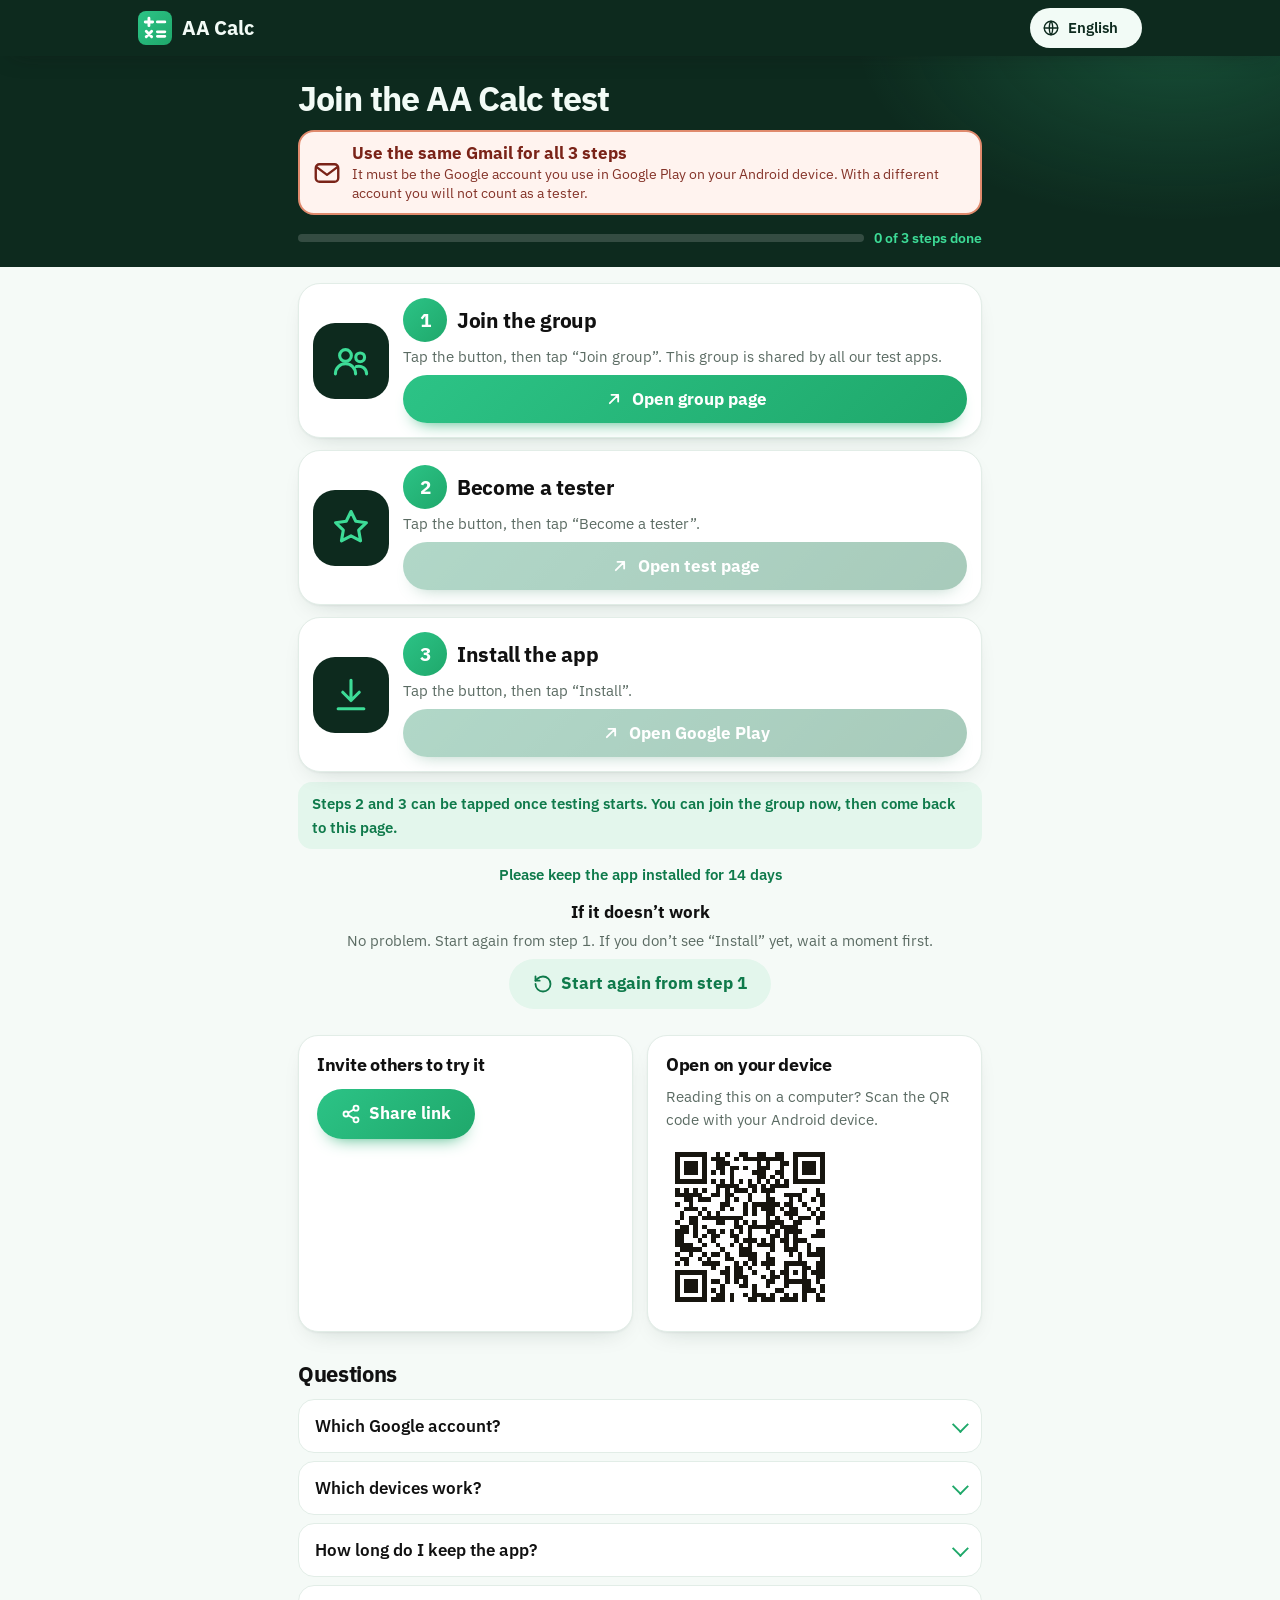
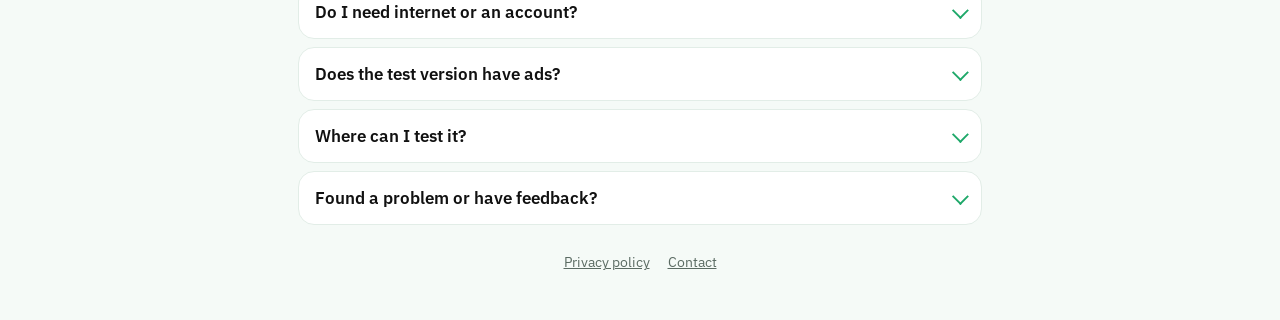
==== docs/join.html @ f70c4721 "AA Calc site: intro, tester join, privacy (5 languages), app version file, tests" ====
<!doctype html>
<html lang="en" data-lang="en">
<head>
<meta charset="utf-8">
<meta name="viewport" content="width=device-width, initial-scale=1, viewport-fit=cover">
<title>Join the AA Calc Android test yourself in 3 steps</title>
<meta name="description" content="AA Calc is an offline calculator with a unit converter and a currency converter. Join the closed test on Android in 3 easy steps and install from Google Play. Testers from every country are welcome.">
<meta name="robots" content="index, follow">
<meta name="theme-color" content="#0d2a1e">
<meta name="color-scheme" content="light dark">
<link rel="canonical" href="https://motoraathailand.github.io/aacalc-site/join.html">
<meta property="og:type" content="website"><meta property="og:site_name" content="AA Calc">
<meta property="og:title" content="Join the AA Calc Android test yourself in 3 steps"><meta property="og:description" content="AA Calc is an offline calculator with a unit converter and a currency converter. Join the closed test on Android in 3 easy steps and install from Google Play. Testers from every country are welcome."><meta property="og:url" content="https://motoraathailand.github.io/aacalc-site/join.html"><meta property="og:image" content="https://motoraathailand.github.io/aacalc-site/assets/img/og.jpg">
<meta name="twitter:card" content="summary_large_image"><meta name="twitter:title" content="Join the AA Calc Android test yourself in 3 steps"><meta name="twitter:description" content="AA Calc is an offline calculator with a unit converter and a currency converter. Join the closed test on Android in 3 easy steps and install from Google Play. Testers from every country are welcome."><meta name="twitter:image" content="https://motoraathailand.github.io/aacalc-site/assets/img/og.jpg">
<link rel="icon" href="assets/icon.svg" type="image/svg+xml"><link rel="apple-touch-icon" href="assets/img/apple-touch-icon.png">
<script>/* language first: ?lang= > saved choice > browser language (th/en/ko/zh/hi by primary subtag) > English */
(function(){var L=['th','en','ko','zh','hi'],l='en',x=0,d=document.documentElement;try{var m=/[?&]lang=(\w\w)/.exec(location.search),s=localStorage.getItem('aacalc.site.lang'),a=navigator.languages&&navigator.languages.length?navigator.languages:[navigator.language],p='';if(m&&L.indexOf(m[1])>-1){l=m[1];x=1}else if(L.indexOf(s)>-1){l=s;x=1}else for(var i=0;i<a.length;i++){p=String(a[i]||'').toLowerCase().split(/[-_]/)[0];if(L.indexOf(p)>-1){l=p;break}}}catch(e){}window.__L=l;window.__LX=x;d.lang=l==='zh'?'zh-Hans':l;d.setAttribute('data-lang',l);if(l!=='en'){d.className+=' lw';setTimeout(function(){d.className=d.className.replace(/\blw\b/,'')},1500)}})();</script>
<link rel="stylesheet" href="assets/motion.css">
<link rel="stylesheet" href="assets/site.css">
</head>
<body data-page="join" data-lang-root>
<header class="hd"><div class="hd-in"><a class="logo" href="index.html" data-int aria-label="AA Calc"><svg viewBox="0 0 64 64" aria-hidden="true"><defs><linearGradient id="lg" x1="0" y1="0" x2="1" y2="1"><stop offset="0" stop-color="#2cc386"/><stop offset="1" stop-color="#1fa86b"/></linearGradient></defs><rect width="64" height="64" rx="15" fill="url(#lg)"/><g stroke="#fff" stroke-width="5.400" stroke-linecap="round" fill="none"><path d="M20.600 13.600v14M13.600 20.600h14M36.500 20.500h14M15.500 38.300l10.200 10.200M25.700 38.300L15.500 48.500M36.500 39.200h14M36.500 47.700h14"/></g></svg><span>AA Calc</span></a><label class="lang"><svg viewBox="0 0 24 24" width="18" height="18" fill="none" stroke="currentColor" stroke-width="1.8" stroke-linecap="round" aria-hidden="true"><circle cx="12" cy="12" r="9"/><path d="M3 12h18M12 3c3 3.200 3 14.800 0 18M12 3c-3 3.200-3 14.800 0 18"/></svg><select id="lang" data-aria="langLabel" aria-label="Language"><option value="th">ไทย</option><option value="en" selected>English</option><option value="ko">한국어</option><option value="zh">简体中文</option><option value="hi">हिन्दी</option></select></label></div></header>
<main id="main">
<section class="jhero"><div class="wrap narrow">
  <h1 data-t="h1">Join the AA Calc test</h1>
  <div class="gmail" role="note"><svg viewBox="0 0 24 24" aria-hidden="true"><rect x="3" y="5" width="18" height="14" rx="3"/><path d="M4 7.500l8 6 8-6"/></svg><div><b data-t="gm">Use the same Gmail for all 3 steps</b><span data-t="gmD">It must be the Google account you use in Google Play on your Android device. With a different account you will not count as a tester.</span></div></div>
  <div class="iab" id="iab" role="alert" hidden><svg viewBox="0 0 24 24" aria-hidden="true"><circle cx="12" cy="12" r="9"/><path d="M12 7.500v5M12 16h.01"/></svg><div><b data-t="iabT">Open this page in Chrome first</b><span data-t="iabD">You are in an in-app browser (Facebook, LINE, Instagram…). Google Groups and Google Play often fail there. Tap the button, or tap the three dots and choose “Open in Chrome”.</span><div class="iabrow"><a class="btn" id="iabOpen" href="#" data-t="iabB">Open in Chrome</a><button type="button" class="btn ghost" id="iabCopy" data-t="iabC">Copy link</button></div><small id="iabNote" aria-live="polite"></small></div></div>
  <div class="prog"><div class="bar" aria-hidden="true"><i id="barFill"></i></div><p id="progTxt" aria-live="polite"></p></div>
</div></section>
<section class="wrap narrow steps" id="steps">
  <ol class="cards" data-stagger>
    <li class="step" id="c1" data-step="1">
      <div class="pic" aria-hidden="true"><svg viewBox="0 0 24 24" focusable="false"><circle cx="9" cy="9" r="3.200"/><circle cx="17" cy="10" r="2.400"/><path d="M3.500 19c0-3.300 2.500-5.500 5.500-5.500s5.500 2.200 5.500 5.500M15 15c3-.6 5.500 1 5.500 4"/></svg></div>
      <div class="body">
        <div class="head"><button class="num" type="button" data-press data-chk="1"><span>1</span><svg viewBox="0 0 24 24" aria-hidden="true"><path d="M5 12.500l4.500 4.500L19 7.500"/></svg></button><h2 data-t="s1t">Join the group</h2></div>
        <p data-t="s1d" class="desc">Tap the button, then tap “Join group”. This group is shared by all our test apps.</p>
        <a class="btn" data-press data-ripple data-go="1" href="https://groups.google.com/g/motoraa-testers" target="_blank" rel="noopener"><svg viewBox="0 0 24 24" aria-hidden="true"><path d="M7 17L17 7M9 7h8v8"/></svg><span data-t="s1b">Open group page</span></a>
      </div>
    </li>
    <li class="step" id="c2" data-step="2" data-locked>
      <div class="pic" aria-hidden="true"><svg viewBox="0 0 24 24" focusable="false"><path d="M12 3l2.600 5.300 5.800.8-4.200 4.100 1 5.800L12 16.300 6.800 19l1-5.800L3.600 9.100l5.800-.8z"/></svg></div>
      <div class="body">
        <div class="head"><button class="num" type="button" data-press data-chk="2"><span>2</span><svg viewBox="0 0 24 24" aria-hidden="true"><path d="M5 12.500l4.500 4.500L19 7.500"/></svg></button><h2 data-t="s2t">Become a tester</h2></div>
        <p data-t="s2d" class="desc">Tap the button, then tap “Become a tester”.</p>
        <a class="btn" data-press data-ripple data-go="2" href="https://play.google.com/apps/testing/com.motoraa.aacalc" target="_blank" rel="noopener" aria-disabled="true"><svg viewBox="0 0 24 24" aria-hidden="true"><path d="M7 17L17 7M9 7h8v8"/></svg><span data-t="s2b">Open test page</span></a>
      </div>
    </li>
    <li class="step" id="c3" data-step="3" data-locked>
      <div class="pic" aria-hidden="true"><svg viewBox="0 0 24 24" focusable="false"><path d="M12 4v11M7.500 10.500L12 15l4.500-4.500M5 19.500h14"/></svg></div>
      <div class="body">
        <div class="head"><button class="num" type="button" data-press data-chk="3"><span>3</span><svg viewBox="0 0 24 24" aria-hidden="true"><path d="M5 12.500l4.500 4.500L19 7.500"/></svg></button><h2 data-t="s3t">Install the app</h2></div>
        <p data-t="s3d" class="desc">Tap the button, then tap “Install”.</p>
        <a class="btn" data-press data-ripple data-go="3" href="https://play.google.com/store/apps/details?id=com.motoraa.aacalc" target="_blank" rel="noopener" aria-disabled="true"><svg viewBox="0 0 24 24" aria-hidden="true"><path d="M7 17L17 7M9 7h8v8"/></svg><span data-t="s3b">Open Google Play</span></a>
      </div>
    </li>
  </ol>
  <p class="pend" id="pend" role="note" data-t="pend">Steps 2 and 3 can be tapped once testing starts. You can join the group now, then come back to this page.</p>
  <p class="remind" data-t="remH">Please keep the app installed for 14 days</p>
  <div class="all" id="all" hidden role="status"><svg viewBox="0 0 24 24" aria-hidden="true"><path d="M5 12.500l4.500 4.500L19 7.500"/></svg><div><b data-t="allT">All done — thank you!</b><p data-t="allD">Open the AA Calc app on your device and try it.</p></div></div>
  <div class="retry"><b data-t="retryH">If it doesn’t work</b><p class="desc" data-t="retryD">No problem. Start again from step 1. If you don’t see “Install” yet, wait a moment first.</p><button class="btn soft" id="reset" type="button" data-press><svg viewBox="0 0 24 24" aria-hidden="true"><path d="M3 12a9 9 0 1 0 9-9 9.75 9.75 0 0 0-6.74 2.74L3 8"/><path d="M3 3v5h5"/></svg><span data-t="retryB">Start again from step 1</span></button></div>
  <div class="two">
    <div class="panel"><h2 data-t="shareH">Invite others to try it</h2><div class="row"><button class="btn" id="share" type="button" data-press data-ripple><svg viewBox="0 0 24 24" aria-hidden="true"><circle cx="18" cy="5" r="3"/><circle cx="6" cy="12" r="3"/><circle cx="18" cy="19" r="3"/><line x1="8.59" x2="15.42" y1="13.51" y2="17.49"/><line x1="15.41" x2="8.59" y1="6.51" y2="10.49"/></svg><span data-t="share">Share link</span></button></div><p class="note" id="shareNote" aria-live="polite"></p></div>
    <div class="panel qr"><h2 data-t="qrH">Open on your device</h2><p class="note" data-t="qrD">Reading this on a computer? Scan the QR code with your Android device.</p><img src="assets/join-qr.svg" width="168" height="168" alt="QR code for this page" data-alt="qrAlt"></div>
  </div>
  <div class="faq"><h2 data-t="faqH">Questions</h2><div class="faqs"><details><summary data-t="q1">Which Google account?</summary><p data-t="a1">Use the same Gmail for all 3 steps (join the group, become a tester, install). It must be the account you use in Google Play on your Android device. With a different account you will not count as a tester.</p></details><details><summary data-t="q2">Which devices work?</summary><p data-t="a2">Android phones and tablets with Android 7 or newer.</p></details><details><summary data-t="q3">How long do I keep the app?</summary><p data-t="a3">Keep it installed for 14 days and use it as you normally would. Please don’t delete it in that time.</p></details><details><summary data-t="q4">Do I need internet or an account?</summary><p data-t="a4">No account and no login. Everything works offline. Only the exchange rates are refreshed when you are online (the app ships with a rates snapshot).</p></details><details><summary data-t="q5">Does the test version have ads?</summary><p data-t="a5">No. The closed-test version has no ads at all.</p></details><details><summary data-t="q6">Where can I test it?</summary><p data-t="a6">In every country. The test is open to anyone with a Google Play account.</p></details><details><summary data-t="q7">Found a problem or have feedback?</summary><p data-t="a7">Email motoraathailand@gmail.com, or use “Send feedback” in the app.</p></details></div></div>
</section>
</main>
<footer class="ft"><div class="wrap"><div class="links"><a href="privacy.html" data-int data-t="privacy">Privacy policy</a><a href="mailto:motoraathailand@gmail.com" data-t="contact">Contact</a></div></div></footer>
<script src="assets/strings.js"></script>
<script src="assets/motion.js"></script>
<script src="assets/site.js"></script>
<script src="assets/join.js"></script>
</body>
</html>
---- docs/assets/motion.css ----
/* ======================================================================================================
   AA 앱 공통 모션 표준 — motion.css  (v1, 2026-10-30, 가이드: /workspace/shared/motion-guide.md)
   프레임워크 없음 · 앱 전용 코드 없음 · 앱마다 이 파일을 "복사"해서 쓴다(링크 금지, 양도 대비).
   규칙: transform / opacity 만 움직인다 · 220~450ms(시트·화면 최대 520ms) · 탭을 절대 막지 않는다(fill-mode backwards)
         prefers-reduced-motion 이면 전부 꺼진다(파일 맨 아래).  색 전환(background/border/color)만 예외로 허용(레이아웃 영향 없음).
   ====================================================================================================== */

:root {
  /* ---- 곡선 ---- */
  --m-ease-out: cubic-bezier(.22, 1, .36, 1);     /* 등장·이동의 기본: 빠르게 시작해 아주 부드럽게 멈춤 */
  --m-ease:     cubic-bezier(.4, 0, .2, 1);       /* 표준 이동·색 전환 */
  --m-ease-in:  cubic-bezier(.4, 0, 1, 1);        /* 퇴장(사라질 때) */
  --m-spring:   cubic-bezier(.22, 1, .36, 1);     /* 스프링(오버슈트 없음, 임계감쇠). 아래 @supports 에서 linear() 근사로 교체 */
  /* ---- 길이 ---- */
  --m-fast: 220ms;      /* 눌림 복귀, 칩·알약, 작은 요소 */
  --m-base: 320ms;      /* 카드·목록 한 줄 등장, 언어 전환, 토스트 퇴장 */
  --m-slow: 450ms;      /* 숫자 롤업, 리플, 토스트 등장, 핀 드롭, 즐겨찾기 팝 */
  --m-screen: 400ms;    /* 화면 전환(공유 축 페이드 + 작은 이동) */
  --m-drawer: 440ms;
  --m-sheet: 520ms;     /* 하단 시트·모달: 가장 긴 값 */
  --m-exit: 240ms;      /* 퇴장은 등장보다 짧게 */
  /* ---- 목록 ---- */
  --m-stagger: 36ms;    /* 줄 사이 간격(30~45ms). 최대 10단계 → 마지막 줄도 ≤ 0.36s 만 기다림 */
  --m-shift: 14px;      /* 카드가 올라오는 거리 */
  --m-shift-x: 24px;    /* 화면이 옆에서 들어오는 거리(공유 축) */
}
@supports (animation-timing-function: linear(0, 1)) {
  :root { --m-spring: linear(0, 0.075, 0.228, 0.391, 0.537, 0.657, 0.751, 0.822, 0.874, 0.912, 0.939, 0.958, 0.971, 0.98, 0.987, 0.991, 0.994, 0.996, 0.997, 0.998, 1); }  /* x = 1-(1+9t)e^(-9t) */
}

/* ---------- keyframes (전부 transform / opacity 만) ---------- */
@keyframes m-rise      { from { opacity: 0; transform: translate3d(0, var(--m-shift), 0); } to { opacity: 1; transform: none; } }
@keyframes m-in-x      { from { opacity: 0; transform: translate3d(var(--m-shift-x), 0, 0); } to { opacity: 1; transform: none; } }
@keyframes m-in-x-back { from { opacity: 0; transform: translate3d(calc(var(--m-shift-x) * -.75), 0, 0); } to { opacity: 1; transform: none; } }
@keyframes m-sheet-up  { from { opacity: 0; transform: translate3d(0, 40px, 0); } to { opacity: 1; transform: none; } }
@keyframes m-fade-in   { from { opacity: 0; } to { opacity: 1; } }
@keyframes m-fade-out  { from { opacity: 1; } to { opacity: 0; } }
@keyframes m-drawer-in  { from { transform: translate3d(-100%, 0, 0); } to { transform: none; } }
@keyframes m-drawer-out { from { transform: none; } to { transform: translate3d(-100%, 0, 0); } }
@keyframes m-scale-in  { from { opacity: .35; transform: scale(.9); } to { opacity: 1; transform: none; } }
@keyframes m-pop       { 0% { transform: scale(.7); } 55% { transform: scale(1.08); } 100% { transform: scale(1); } }   /* 즐겨찾기 별: 유일하게 오버슈트(8%)를 쓰는 곳 */
@keyframes m-ring      { from { opacity: .45; transform: scale(.94); } to { opacity: 0; transform: scale(var(--m-ring-scale, 1.12)); } }   /* 누른 컨트롤 주위로 퍼지는 링 (::after). 넓은 버튼은 --m-ring-scale 을 1.04~1.08 로 줄여 화면 밖으로 새지 않게 */
@keyframes m-ripple    { from { opacity: .16; transform: scale(.15); } 60% { opacity: .08; } to { opacity: 0; transform: scale(1); } }
@keyframes m-drop      { 0% { opacity: 0; transform: translate3d(0, -1.25rem, 0) scale(.9); } 100% { opacity: 1; transform: none; } }
@keyframes m-toast-in  { from { opacity: 0; transform: translate3d(0, 22px, 0) scale(.98); } to { opacity: 1; transform: none; } }
@keyframes m-toast-out { from { opacity: 1; transform: none; } to { opacity: 0; transform: translate3d(0, 18px, 0) scale(.98); } }
@keyframes m-lang      { from { opacity: .25; } to { opacity: 1; } }
@keyframes m-shimmer   { from { transform: translate3d(-100%, 0, 0); } to { transform: translate3d(100%, 0, 0); } }     /* 반짝임은 ::after 를 옮김(배경 위치 애니메이션 금지) */
@keyframes m-breathe   { 0%, 100% { transform: scale(1); } 50% { transform: scale(1.05); } }

/* ---------- 한 번 재생하는 등장 클래스 (JS 가 붙였다 뗀다; 둘 다 backwards: 끝나면 아무것도 숨겨지거나 밀려 있지 않음) ---------- */
.m-rise, .m-stagger { animation: m-rise var(--m-base) var(--m-ease-out) backwards; will-change: transform, opacity; }
.m-stagger { animation-delay: calc(var(--i, 0) * var(--m-stagger)); animation-duration: var(--m-slow); }
.m-screen-fwd  { animation: m-in-x var(--m-screen) var(--m-ease-out) backwards; will-change: transform, opacity; }       /* 공유 축: 앞으로 */
.m-screen-back { animation: m-in-x-back var(--m-screen) var(--m-ease-out) backwards; will-change: transform, opacity; }  /* 공유 축: 뒤로 */
.m-sheet       { animation: m-sheet-up var(--m-sheet) var(--m-ease-out) backwards; will-change: transform, opacity; }
.m-fade        { animation: m-fade-in var(--m-base) var(--m-ease) backwards; }
.m-scale-in    { animation: m-scale-in var(--m-base) var(--m-ease-out) backwards; will-change: transform, opacity; }
.m-pop         { animation: m-pop var(--m-slow) var(--m-ease-out); transform-origin: 50% 50%; transform-box: fill-box; will-change: transform; }
.m-ring        { position: relative; }
.m-ring::after { content: ''; position: absolute; inset: 0; border-radius: inherit; pointer-events: none; border: 2px solid currentColor; animation: m-ring var(--m-slow) var(--m-ease-out) forwards; }
.m-drop        { animation: m-drop var(--m-slow) var(--m-ease-out) backwards; animation-delay: var(--d, 0ms); transform-origin: 50% 100%; }
.m-toast       { animation: m-toast-in var(--m-slow) var(--m-ease-out) backwards; }
.m-toast.m-out { animation: m-toast-out var(--m-exit) var(--m-ease-in) forwards; }
.m-lang        { animation: m-lang var(--m-base) var(--m-ease) both; }
.m-scrim-in    { animation: m-fade-in var(--m-drawer) var(--m-ease) backwards; }
.m-drawer-in   { animation: m-drawer-in var(--m-drawer) var(--m-ease-out) backwards; will-change: transform; }
.m-drawer-out  { animation: m-drawer-out var(--m-exit) var(--m-ease-in) forwards; }
.m-scrim-out   { animation: m-fade-out var(--m-exit) var(--m-ease-in) forwards; }
.m-breathe     { animation: m-breathe 2.4s var(--m-ease) infinite; }   /* 아바타 등 "살아 있음" 표시용 */

/* ---------- 누름 피드백: 눌리면 .97 로 살짝, 떼면 스프링(오버슈트 없음)으로 복귀. data-press 또는 앱이 자기 선택자에 같은 규칙을 쓴다 ---------- */
[data-press] { transition: transform var(--m-fast) var(--m-spring); }
[data-press]:active { transform: scale(.97); transition-duration: 120ms; }

/* ---------- 리플 (motion.js 가 .m-rip-w 래퍼를 넣는다; 래퍼는 누른 컨트롤 안에서 잘림) ---------- */
.m-rip-w { position: absolute; inset: 0; border-radius: inherit; overflow: hidden; pointer-events: none; }
.m-rip-w i { position: absolute; border-radius: 50%; background: currentColor; opacity: 0; transform: scale(.15); animation: m-ripple var(--m-slow) var(--m-ease-out) forwards; will-change: transform, opacity; }

/* ---------- 숫자 롤업: 진짜 글자는 처음부터 최종값, 장식용 복사본(::after)이 올라간다 ---------- */
.m-rolling { position: relative; -webkit-text-fill-color: transparent; }
.m-rolling::after { content: attr(data-roll); position: absolute; left: 0; top: 0; white-space: nowrap; -webkit-text-fill-color: currentColor; }

/* ---------- 스켈레톤: 배경 위치가 아니라 ::after 를 translate 로 움직인다 ---------- */
.m-skeleton { position: relative; overflow: hidden; background: color-mix(in srgb, currentColor 8%, transparent); }
.m-skeleton::after { content: ''; position: absolute; inset: 0; background: linear-gradient(100deg, transparent 20%, color-mix(in srgb, currentColor 10%, transparent) 50%, transparent 80%); animation: m-shimmer 1.6s var(--m-ease) infinite; will-change: transform; }

/* ---------- 스크롤 등장: [data-reveal] (motion.js 의 IntersectionObserver 가 .m-in 을 붙임) ---------- */
[data-reveal] { opacity: 0; transform: translate3d(0, var(--m-shift), 0); transition: opacity var(--m-slow) var(--m-ease-out), transform var(--m-slow) var(--m-ease-out); transition-delay: calc(var(--i, 0) * var(--m-stagger)); }
[data-reveal].m-in { opacity: 1; transform: none; }
html:not(.m-js) [data-reveal] { opacity: 1; transform: none; }   /* JS 가 없으면 숨기지 않는다 */

/* ---------- 동작 줄이기: 전부 끈다. 아무것도 숨겨지거나 밀려 있지 않다 ---------- */
@media (prefers-reduced-motion: reduce) {
  *, *::before, *::after { animation: none !important; transition: none !important; scroll-behavior: auto !important; }
  [data-reveal] { opacity: 1 !important; transform: none !important; }
  [data-press]:active { transform: none !important; }
  .m-rip-w { display: none; }
}
---- docs/assets/site.css ----
/* AA Calc site — white/mint + deep green hero + brand green #1ea869 (theme-base.md AA Calc row; tokens from /workspace/aacalc/styles.css).
   Motion = shared AA motion standard only (motion.css tokens --m-*; data-reveal / data-stagger / data-press / data-ripple). Reduced motion: motion.css turns everything off. */
@font-face{font-family:'IBM Plex Sans';font-display:swap;font-weight:400;src:url(fonts/ibm-plex-sans-latin-ext-400-normal.woff2) format("woff2");unicode-range:U+0100-02BA,U+02BD-02C5,U+02C7-02CC,U+02CE-02D7,U+02DD-02FF,U+0304,U+0308,U+0329,U+1D00-1DBF,U+1E00-1E9F,U+1EF2-1EFF,U+2020,U+20A0-20AB,U+20AD-20C0,U+2113,U+2C60-2C7F,U+A720-A7FF}
@font-face{font-family:'IBM Plex Sans';font-display:swap;font-weight:600;src:url(fonts/ibm-plex-sans-latin-ext-600-normal.woff2) format("woff2");unicode-range:U+0100-02BA,U+02BD-02C5,U+02C7-02CC,U+02CE-02D7,U+02DD-02FF,U+0304,U+0308,U+0329,U+1D00-1DBF,U+1E00-1E9F,U+1EF2-1EFF,U+2020,U+20A0-20AB,U+20AD-20C0,U+2113,U+2C60-2C7F,U+A720-A7FF}
@font-face{font-family:'IBM Plex Sans';font-display:swap;font-weight:400;src:url(fonts/ibm-plex-sans-latin-400-normal.woff2) format("woff2");unicode-range:U+0000-00FF,U+0131,U+0152-0153,U+02BB-02BC,U+02C6,U+02DA,U+02DC,U+2000-206F,U+20AC,U+2122,U+2190-2193,U+2212,U+2215,U+FEFF,U+FFFD}
@font-face{font-family:'IBM Plex Sans';font-display:swap;font-weight:500;src:url(fonts/ibm-plex-sans-latin-500-normal.woff2) format("woff2");unicode-range:U+0000-00FF,U+0131,U+0152-0153,U+02BB-02BC,U+02C6,U+02DA,U+02DC,U+2000-206F,U+20AC,U+2122,U+2190-2193,U+2212,U+2215,U+FEFF,U+FFFD}
@font-face{font-family:'IBM Plex Sans';font-display:swap;font-weight:600;src:url(fonts/ibm-plex-sans-latin-600-normal.woff2) format("woff2");unicode-range:U+0000-00FF,U+0131,U+0152-0153,U+02BB-02BC,U+02C6,U+02DA,U+02DC,U+2000-206F,U+20AC,U+2122,U+2190-2193,U+2212,U+2215,U+FEFF,U+FFFD}
@font-face{font-family:'IBM Plex Sans';font-display:swap;font-weight:700;src:url(fonts/ibm-plex-sans-latin-700-normal.woff2) format("woff2");unicode-range:U+0000-00FF,U+0131,U+0152-0153,U+02BB-02BC,U+02C6,U+02DA,U+02DC,U+2000-206F,U+20AC,U+2122,U+2190-2193,U+2212,U+2215,U+FEFF,U+FFFD}
@font-face{font-family:'IBM Plex Sans Thai';font-display:swap;font-weight:400;src:url(fonts/ibm-plex-sans-thai-thai-400-normal.woff2) format("woff2");unicode-range:U+02D7,U+0303,U+0331,U+0E01-0E5B,U+200C-200D,U+25CC}
@font-face{font-family:'IBM Plex Sans Thai';font-display:swap;font-weight:500;src:url(fonts/ibm-plex-sans-thai-thai-500-normal.woff2) format("woff2");unicode-range:U+02D7,U+0303,U+0331,U+0E01-0E5B,U+200C-200D,U+25CC}
@font-face{font-family:'IBM Plex Sans Thai';font-display:swap;font-weight:600;src:url(fonts/ibm-plex-sans-thai-thai-600-normal.woff2) format("woff2");unicode-range:U+02D7,U+0303,U+0331,U+0E01-0E5B,U+200C-200D,U+25CC}
@font-face{font-family:'IBM Plex Sans Thai';font-display:swap;font-weight:700;src:url(fonts/ibm-plex-sans-thai-thai-700-normal.woff2) format("woff2");unicode-range:U+02D7,U+0303,U+0331,U+0E01-0E5B,U+200C-200D,U+25CC}

:root{
  --bg:#f5faf7; --surface:#ffffff; --ink:#111111; --muted:#5b6b63; --line:#e2ede7; --soft:#eef6f1;
  --brand:#1ea869; --brand-ink:#0f7a4b; --brand-soft:#e3f6ec; --on-brand:#ffffff; --brand-grad:linear-gradient(135deg,#2cc386 0%,#1fa86b 100%);
  --charcoal:#0d2a1e; --on-charcoal:#f2fbf6; --gold-on-dark:#3ddc97; --ok:#16794a; --ok-soft:#eaf7ef; --warn:#7a2318; --warn-soft:#fff3ef; --warn-line:#e08a6d;
  --shadow:0 1px 2px rgba(13,42,30,.05),0 10px 26px -14px rgba(13,42,30,.22);
  --radius:18px; --hd:56px;
  --font:"IBM Plex Sans","IBM Plex Sans Thai",system-ui,-apple-system,"Segoe UI",Roboto,sans-serif;
}
@media (prefers-color-scheme:dark){
  :root{--bg:#0e0e12;--surface:#17171d;--ink:#f2f2f5;--muted:#a0a0ab;--line:#2a2a33;--soft:#1f1f27;--brand:#3ddc97;--brand-ink:#3ddc97;--brand-soft:#14301f;--charcoal:#08140f;--warn:#ffb4a0;--warn-soft:#3a1f1c;--warn-line:#8a4a3a;--ok:#4ade80;--ok-soft:#13301f;
    --shadow:0 1px 2px rgba(0,0,0,.4),0 10px 26px -14px rgba(0,0,0,.6)}
}
*{box-sizing:border-box}
html{-webkit-text-size-adjust:100%;scroll-padding-top:calc(var(--hd) + 8px)}
body{margin:0;background:var(--bg);color:var(--ink);font-family:var(--font);font-size:17px;line-height:1.6;-webkit-font-smoothing:antialiased}
html[data-lang=ko] body{font-family:"IBM Plex Sans","Pretendard Variable",Pretendard,"Apple SD Gothic Neo","Malgun Gothic","Noto Sans KR",system-ui,sans-serif;letter-spacing:-.01em}
html[data-lang=zh] body{font-family:"IBM Plex Sans","PingFang SC","Hiragino Sans GB","Microsoft YaHei","Noto Sans SC",system-ui,sans-serif}
html[data-lang=hi] body{font-family:"IBM Plex Sans","Noto Sans Devanagari","Kohinoor Devanagari","Nirmala UI","Mangal",system-ui,sans-serif;line-height:1.7}
html[data-lang=th] body{line-height:1.7}
a{color:var(--brand-ink)}
img,svg{display:block;max-width:100%}
h1,h2,h3,p,ul,ol,figure{margin:0}
.wrap{width:100%;max-width:1040px;margin:0 auto;padding:0 18px}
.narrow{max-width:720px}
.skip{position:absolute;left:12px;top:-64px;z-index:100;background:var(--charcoal);color:#fff;padding:8px 14px;border-radius:12px;text-decoration:none}
.skip:focus{top:8px}
:focus-visible{outline:3px solid var(--brand);outline-offset:2px;border-radius:10px}

/* header: charcoal bar like the app */
.hd{position:sticky;top:0;z-index:50;background:var(--charcoal);color:var(--on-charcoal);box-shadow:0 8px 24px -14px rgba(17,17,17,.5)}
.hd-in{height:var(--hd);max-width:1040px;margin:0 auto;padding:0 18px;display:flex;align-items:center;justify-content:space-between;gap:10px}
.logo{display:flex;align-items:center;gap:10px;color:var(--on-charcoal);text-decoration:none;font-weight:700;font-size:20px;letter-spacing:-.01em;min-height:44px}
.logo svg{width:34px;height:34px;flex:none}
.logo span small{display:block;font-size:11px;font-weight:500;color:var(--gold-on-dark);letter-spacing:.02em;line-height:1;margin-top:1px}
.lang{display:flex;align-items:center;gap:6px;height:40px;padding:0 6px 0 12px;border-radius:999px;background:var(--on-charcoal);color:var(--charcoal)}
.lang select{appearance:none;-webkit-appearance:none;border:0;background:transparent;color:inherit;font:inherit;font-size:15px;font-weight:600;padding:6px 8px 6px 2px;max-width:128px;cursor:pointer}
.lang select option{color:#111}
.back{color:var(--gold-on-dark);text-decoration:none;font-weight:600;font-size:15px;display:inline-flex;align-items:center;gap:6px;min-height:44px}

/* buttons */
.btn{position:relative;overflow:hidden;display:inline-flex;align-items:center;justify-content:center;gap:8px;min-height:50px;padding:10px 24px;border:0;border-radius:999px;background:var(--brand-grad);color:var(--on-brand);font:inherit;font-size:17px;font-weight:700;text-decoration:none;cursor:pointer;box-shadow:0 10px 18px -12px #1fa86b;transition:transform var(--m-fast) var(--m-spring),box-shadow var(--m-fast) var(--m-ease)}
.btn:active{transform:scale(.97);transition-duration:120ms}
.btn svg{width:20px;height:20px;flex:none;fill:none;stroke:currentColor;stroke-width:2.2;stroke-linecap:round;stroke-linejoin:round}
.btn.ghost{background:transparent;color:inherit;box-shadow:inset 0 0 0 1.5px currentColor}
.btn.soft{background:var(--brand-soft);color:var(--brand-ink);box-shadow:none}

/* hero */
.hero{background:radial-gradient(700px 360px at 85% -10%,rgba(61,220,151,.22),transparent 65%),var(--charcoal);color:var(--on-charcoal);padding:34px 0 44px;overflow:hidden}
.hero-in{display:grid;gap:28px;align-items:center}
.eyebrow{font-size:14px;font-weight:600;letter-spacing:.06em;text-transform:uppercase;color:var(--gold-on-dark)}
html[data-lang=th] .eyebrow,html[data-lang=ko] .eyebrow,html[data-lang=zh] .eyebrow,html[data-lang=hi] .eyebrow{letter-spacing:0;text-transform:none;font-size:15px}
h1{font-size:34px;line-height:1.18;font-weight:700;letter-spacing:-.025em;margin:8px 0 14px}
html[data-lang=th] h1,html[data-lang=hi] h1{line-height:1.38}
.lead{font-size:18px;color:rgba(242,251,246,.82);max-width:34em}
.cta{display:flex;flex-wrap:wrap;gap:12px;margin-top:22px}
.hero .btn.ghost{color:var(--on-charcoal)}
.chips{display:flex;flex-wrap:wrap;gap:8px;list-style:none;padding:0;margin:22px 0 0}
.chips li{padding:5px 14px;border-radius:999px;background:rgba(255,255,255,.09);color:var(--gold-on-dark);font-size:14px;font-weight:600}
.hero-shot img{width:100%;height:auto;aspect-ratio:1200/960;background:transparent}
.hero-shot figcaption{margin-top:12px;font-size:13px;color:rgba(242,251,246,.6);text-align:center}

/* sections */
section.s{padding:48px 0 8px}
h2{font-size:26px;line-height:1.25;font-weight:700;letter-spacing:-.015em}
html[data-lang=th] h2,html[data-lang=hi] h2{line-height:1.4}
.sub{color:var(--muted);margin-top:6px}
.grid{display:grid;gap:14px;margin-top:22px;list-style:none;padding:0}
.card{background:var(--surface);border:1px solid var(--line);border-radius:var(--radius);padding:20px;box-shadow:var(--shadow)}
.card .ic{width:44px;height:44px;border-radius:14px;background:var(--brand-soft);display:grid;place-items:center;margin-bottom:12px}
.card .ic svg{width:24px;height:24px;fill:none;stroke:var(--brand-ink);stroke-width:1.9;stroke-linecap:round;stroke-linejoin:round}
.card h3{font-size:18px;line-height:1.3;font-weight:700}
html[data-lang=th] .card h3,html[data-lang=hi] .card h3{line-height:1.45}
.card p{color:var(--muted);font-size:15.5px;margin-top:6px}
.shots{display:flex;gap:14px;margin:22px -18px 0;padding:6px 18px 18px;overflow-x:auto;scroll-snap-type:x mandatory;-webkit-overflow-scrolling:touch}
.shots figure{flex:0 0 min(62vw,250px);scroll-snap-align:center;background:var(--surface);border:1px solid var(--line);border-radius:26px;padding:8px;box-shadow:var(--shadow)}
.shots img{width:100%;height:auto;border-radius:20px;aspect-ratio:390/844}
.band{margin-top:48px;background:var(--brand-soft);padding:40px 0;border-block:1px solid var(--line)}
.trust{list-style:none;padding:0;margin:16px 0 0;display:grid;gap:10px}
.trust li{display:flex;gap:10px;align-items:flex-start;font-weight:500}
.trust li::before{content:"";flex:none;width:22px;height:22px;margin-top:2px;border-radius:50%;background:var(--ok) url("data:image/svg+xml,%3Csvg xmlns='http://www.w3.org/2000/svg' viewBox='0 0 24 24' fill='none' stroke='white' stroke-width='3.2' stroke-linecap='round' stroke-linejoin='round'%3E%3Cpath d='M6 12.5l4 4 8-9'/%3E%3C/svg%3E") center/16px no-repeat}
.soon{margin-top:28px;border:1.5px dashed var(--brand);border-radius:var(--radius);padding:18px 20px;background:var(--surface)}
.soon h3{font-size:17px;display:flex;gap:8px;align-items:center}
.soon p{color:var(--muted);font-size:15.5px;margin-top:4px}
.joincta{margin:48px 0 0;padding:34px 0;background:var(--charcoal);color:var(--on-charcoal);text-align:center}
.joincta p{color:rgba(242,251,246,.8);margin:8px auto 20px;max-width:32em}
.ft{padding:26px 0 36px;text-align:center;font-size:14px;color:var(--muted)}
.ft .links{display:flex;flex-wrap:wrap;gap:6px 18px;justify-content:center;margin-bottom:10px}
.ft a{color:var(--muted)}

/* legal pages */
.legal{padding-top:28px;padding-bottom:8px}
.legal section.lg{display:none}
html[data-lang=th] .legal #s-th,html[data-lang=en] .legal #s-en,html[data-lang=ko] .legal #s-ko,html[data-lang=zh] .legal #s-zh,html[data-lang=hi] .legal #s-hi{display:block}
.legal h1{font-size:30px;margin:0 0 4px}
.legal .meta{color:var(--muted);font-size:14px;margin-bottom:18px}
.legal h2{font-size:20px;margin:26px 0 8px;padding-top:2px}
.legal p,.legal li{font-size:16.5px}
.legal p{margin:8px 0}
.legal ul,.legal ol{margin:8px 0;padding-left:22px}
.legal li{margin:6px 0}
.legal .links{margin:28px 0 0}
.legal .links a{display:inline-block;padding:10px 18px;border-radius:999px;background:var(--brand-soft);font-weight:600;text-decoration:none}
.legal.privacy-toc{}
.legal li::marker{color:var(--brand)}

/* join page */
.jhero{background:radial-gradient(520px 300px at 92% -10%,rgba(61,220,151,.2),transparent 62%),var(--charcoal);color:var(--on-charcoal);padding:22px 0 18px}
.jhero h1{font-size:28px;margin:0 0 12px}
.gmail{display:flex;gap:10px;align-items:center;padding:10px 12px;border-radius:16px;background:var(--warn-soft);border:2px solid var(--warn-line);color:var(--warn)}
.gmail svg{flex:none;width:30px;height:30px;fill:none;stroke:currentColor;stroke-width:1.9;stroke-linecap:round;stroke-linejoin:round}
.gmail b{display:block;font-size:17px;line-height:1.3}
.gmail span{display:block;font-size:13.5px;line-height:1.4;margin-top:1px;opacity:.92}
.prog{display:flex;align-items:center;gap:10px;margin-top:12px}
.bar{flex:1;height:8px;border-radius:99px;background:rgba(255,255,255,.16);overflow:hidden}
.bar i{display:block;height:100%;width:100%;border-radius:inherit;background:var(--brand-grad);transform-origin:0 50%;transform:scaleX(0);transition:transform var(--m-slow) var(--m-ease-out)}
.prog p{flex:none;font-size:14px;font-weight:600;color:var(--gold-on-dark)}
.steps{padding-top:16px}
.cards{list-style:none;margin:0;padding:0;display:grid;gap:12px}
.step{display:grid;grid-template-columns:76px 1fr;gap:14px;align-items:center;padding:14px;border-radius:22px;background:var(--surface);border:1.5px solid var(--line);box-shadow:var(--shadow);transition:border-color var(--m-base) var(--m-ease),background-color var(--m-base) var(--m-ease)}
.step.done{border-color:var(--ok);background:linear-gradient(180deg,var(--ok-soft),var(--surface) 70%)}
.pic{width:76px;height:76px;border-radius:22px;background:var(--charcoal);display:grid;place-items:center}
.pic svg{width:44px;height:44px;fill:none;stroke:var(--gold-on-dark);stroke-width:1.7;stroke-linecap:round;stroke-linejoin:round}
.body{min-width:0}
.head{display:flex;align-items:center;gap:10px;flex-wrap:wrap}
.num{position:relative;flex:none;width:44px;height:44px;padding:0;border:0;border-radius:50%;cursor:pointer;background:var(--brand-grad);color:var(--on-brand);display:grid;place-items:center;font:inherit;font-weight:700;font-size:19px;transition:background-color var(--m-fast) var(--m-ease),transform var(--m-fast) var(--m-spring)}
.num:active{transform:scale(.94);transition-duration:120ms}
.num svg{position:absolute;inset:0;margin:auto;width:26px;height:26px;fill:none;stroke:#fff;stroke-width:3.2;stroke-linecap:round;stroke-linejoin:round;opacity:0;transform:scale(.6);transition:opacity var(--m-fast) var(--m-ease),transform var(--m-fast) var(--m-ease-out)}
.num span{transition:opacity var(--m-fast) var(--m-ease)}
.step.done .num{background:var(--ok);color:#fff}
.step.done .num span{opacity:0}.step.done .num svg{opacity:1;transform:none}
.step h2{font-size:21px;line-height:1.25}
.chip{font-style:normal;font-size:11.5px;font-weight:700;line-height:1;color:var(--warn);background:var(--warn-soft);border:1px solid var(--warn-line);border-radius:99px;padding:4px 8px}
.desc{font-size:14.5px;line-height:1.45;color:var(--muted);margin:4px 0 8px}
.step .btn{width:100%;min-height:48px;font-size:16.5px}
.step.done .btn{background:var(--ok);color:#fff;box-shadow:none}
.step[data-locked] .btn{opacity:.5;filter:saturate(.5);cursor:not-allowed}
.pend{margin-top:10px;padding:10px 14px;border-radius:14px;background:var(--brand-soft);color:var(--brand-ink);font-size:14.5px;font-weight:600}
.pend.nudge{animation:m-pop var(--m-slow) var(--m-ease-out)}
.remind{display:flex;align-items:center;gap:8px;justify-content:center;margin-top:14px;color:var(--brand-ink);font-size:15px;font-weight:600;text-align:center}
.all{display:flex;gap:12px;align-items:center;margin-top:12px;padding:14px;border-radius:20px;background:linear-gradient(135deg,#16794a,#1f9a62);color:#fff}
.all[hidden]{display:none}
.all:not([hidden]){animation:m-scale-in var(--m-slow) var(--m-ease-out) backwards}
.all>svg{flex:none;width:40px;height:40px;fill:none;stroke:#fff;stroke-width:3;stroke-linecap:round;stroke-linejoin:round}
.all b{font-size:19px}.all p{font-size:15px;opacity:.95;margin-top:2px}
.retry{margin-top:12px;text-align:center}
.two{display:grid;gap:14px;margin-top:26px}
.panel{padding:18px;border-radius:20px;border:1.5px solid var(--line);background:var(--surface);box-shadow:var(--shadow)}
.panel h2{font-size:18px}
.panel .row{margin-top:12px}
.note{color:var(--muted);font-size:14.5px;margin-top:8px;min-height:1.2em}
.qr img{width:168px;height:168px;margin:12px 0 2px;border-radius:12px;background:#fff}
.faq{margin-top:28px}.faq h2{font-size:22px;margin-bottom:12px}
.faqs{display:grid;gap:8px}
details{border:1.5px solid var(--line);border-radius:16px;background:var(--surface);overflow:hidden}
summary{list-style:none;cursor:pointer;min-height:52px;display:flex;align-items:center;justify-content:space-between;gap:10px;padding:10px 16px;font-weight:600;font-size:16.5px}
summary::-webkit-details-marker{display:none}
summary::after{content:"";flex:none;width:10px;height:10px;border-right:2.4px solid var(--brand);border-bottom:2.4px solid var(--brand);transform:rotate(45deg) translateY(-2px);transition:transform var(--m-base) var(--m-ease-out)}
details[open] summary::after{transform:rotate(-135deg) translateY(-2px)}
details[open]>p{animation:m-fade-in var(--m-base) var(--m-ease) backwards}
details>p{padding:0 16px 16px;color:var(--muted);font-size:15.5px}

/* first paint in a non-English language: hidden until site.js has swapped the baked English text (the head script also un-hides after 1.5 s) */
html.lw body{opacity:0}

@media (min-width:760px){
  h1{font-size:46px}.jhero h1{font-size:34px}
  .hero{padding:56px 0 64px}.hero-in{grid-template-columns:1.05fr 1fr;gap:44px}
  .grid{grid-template-columns:repeat(3,1fr)}
  .shots{margin:22px 0 0;padding:6px 0 18px;overflow:visible;justify-content:center;gap:22px}.shots figure{flex:0 1 230px}
  .two{grid-template-columns:1fr 1fr}
  .trust{grid-template-columns:1fr 1fr}
}
@media (max-width:420px){.step{grid-template-columns:60px 1fr;gap:10px;padding:12px}.pic{width:60px;height:60px;border-radius:18px}.pic svg{width:34px;height:34px}.logo span small{display:none}}
@media (prefers-reduced-motion:reduce){.pend.nudge,.all:not([hidden]),details[open]>p{animation:none}.bar i,.num svg,summary::after{transition:none}}

/* in-app browser hint on /join (Facebook, LINE, Instagram...) */
.iab{display:flex;gap:10px;align-items:flex-start;margin-top:12px;padding:12px;border-radius:16px;background:#fff8e1;border:2px solid #f2b705;color:#4a3700}
.iab[hidden]{display:none}
.iab>svg{flex:none;width:28px;height:28px;fill:none;stroke:#a67c00;stroke-width:1.9;stroke-linecap:round;stroke-linejoin:round}
.iab b{display:block;font-size:17px;line-height:1.4;color:#5c4300}
.iab span{display:block;font-size:14px;line-height:1.5;margin-top:2px}
.iabrow{display:flex;flex-wrap:wrap;gap:8px;margin-top:8px}
.iabrow .btn{min-height:44px;padding:8px 14px;font-size:15px}
.iab small{display:block;min-height:1em;margin-top:4px;font-size:13px}
.iab .btn.ghost{color:#4a3700}
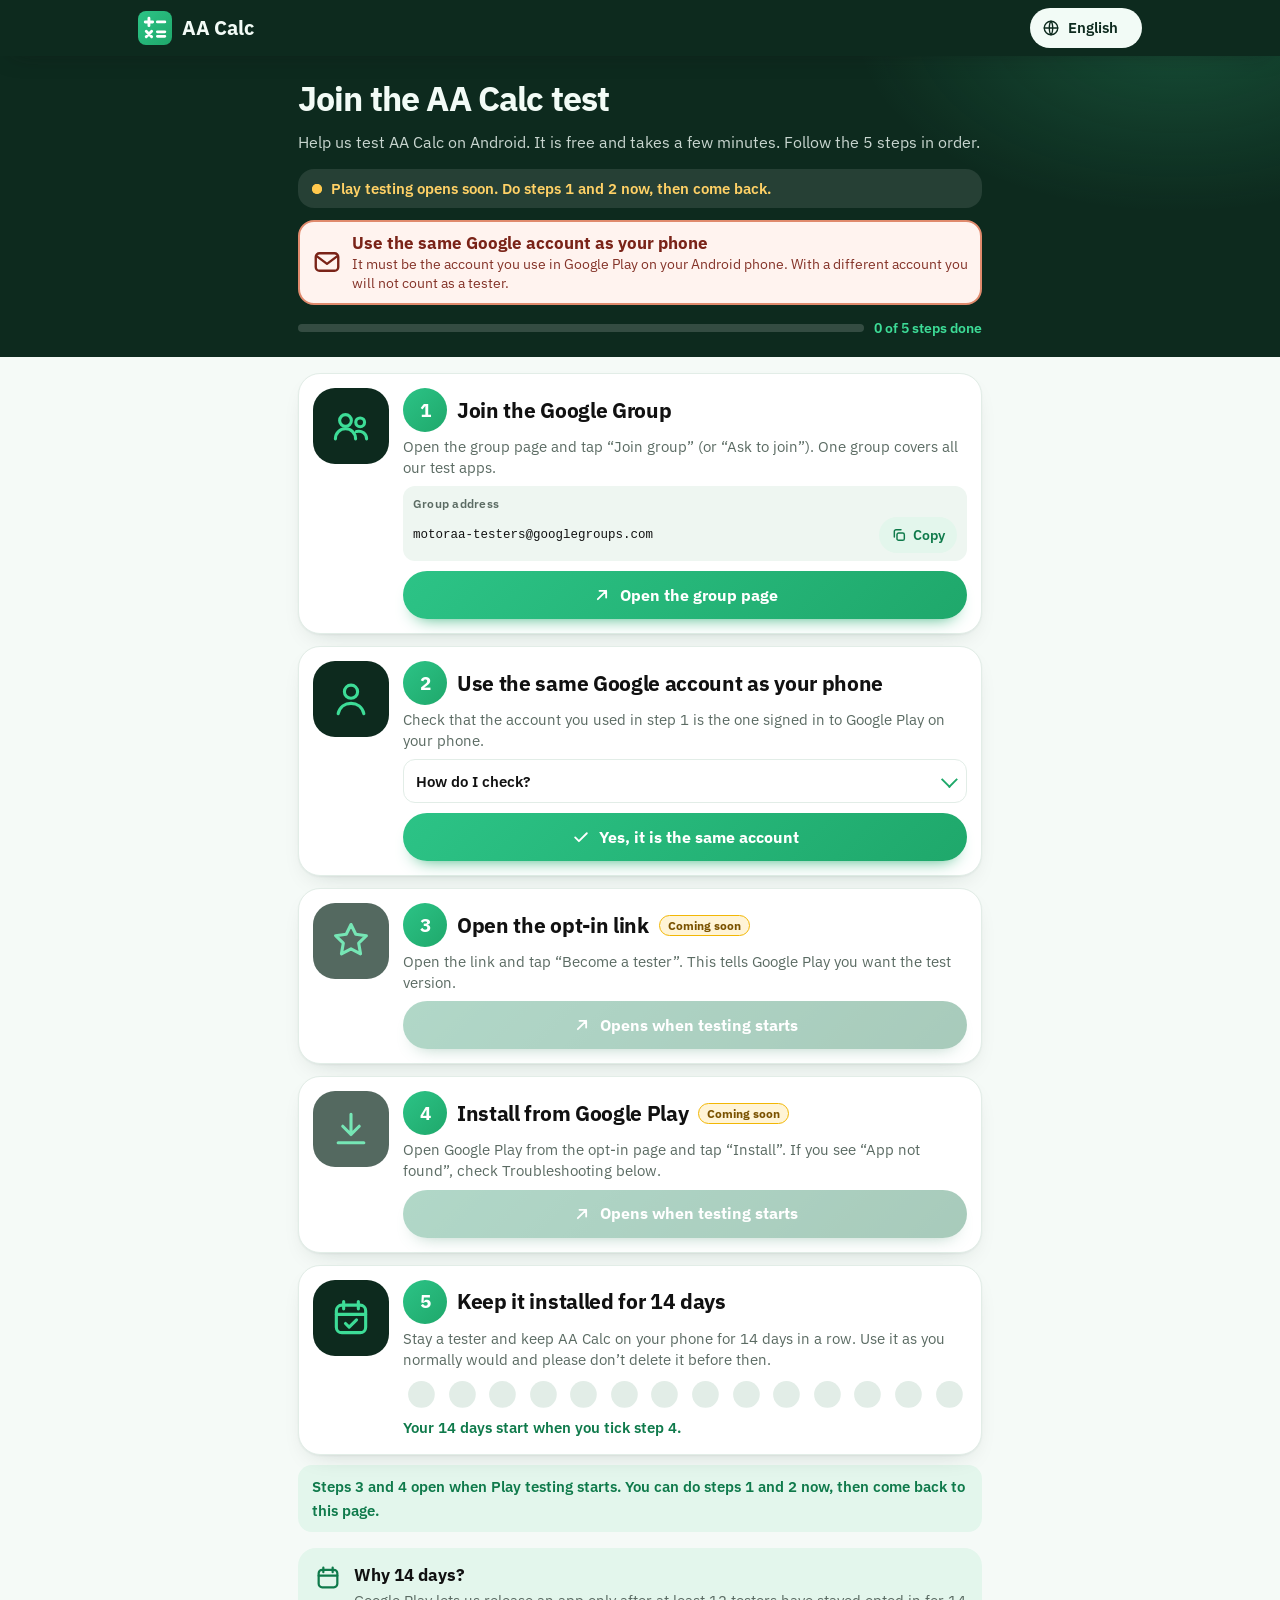
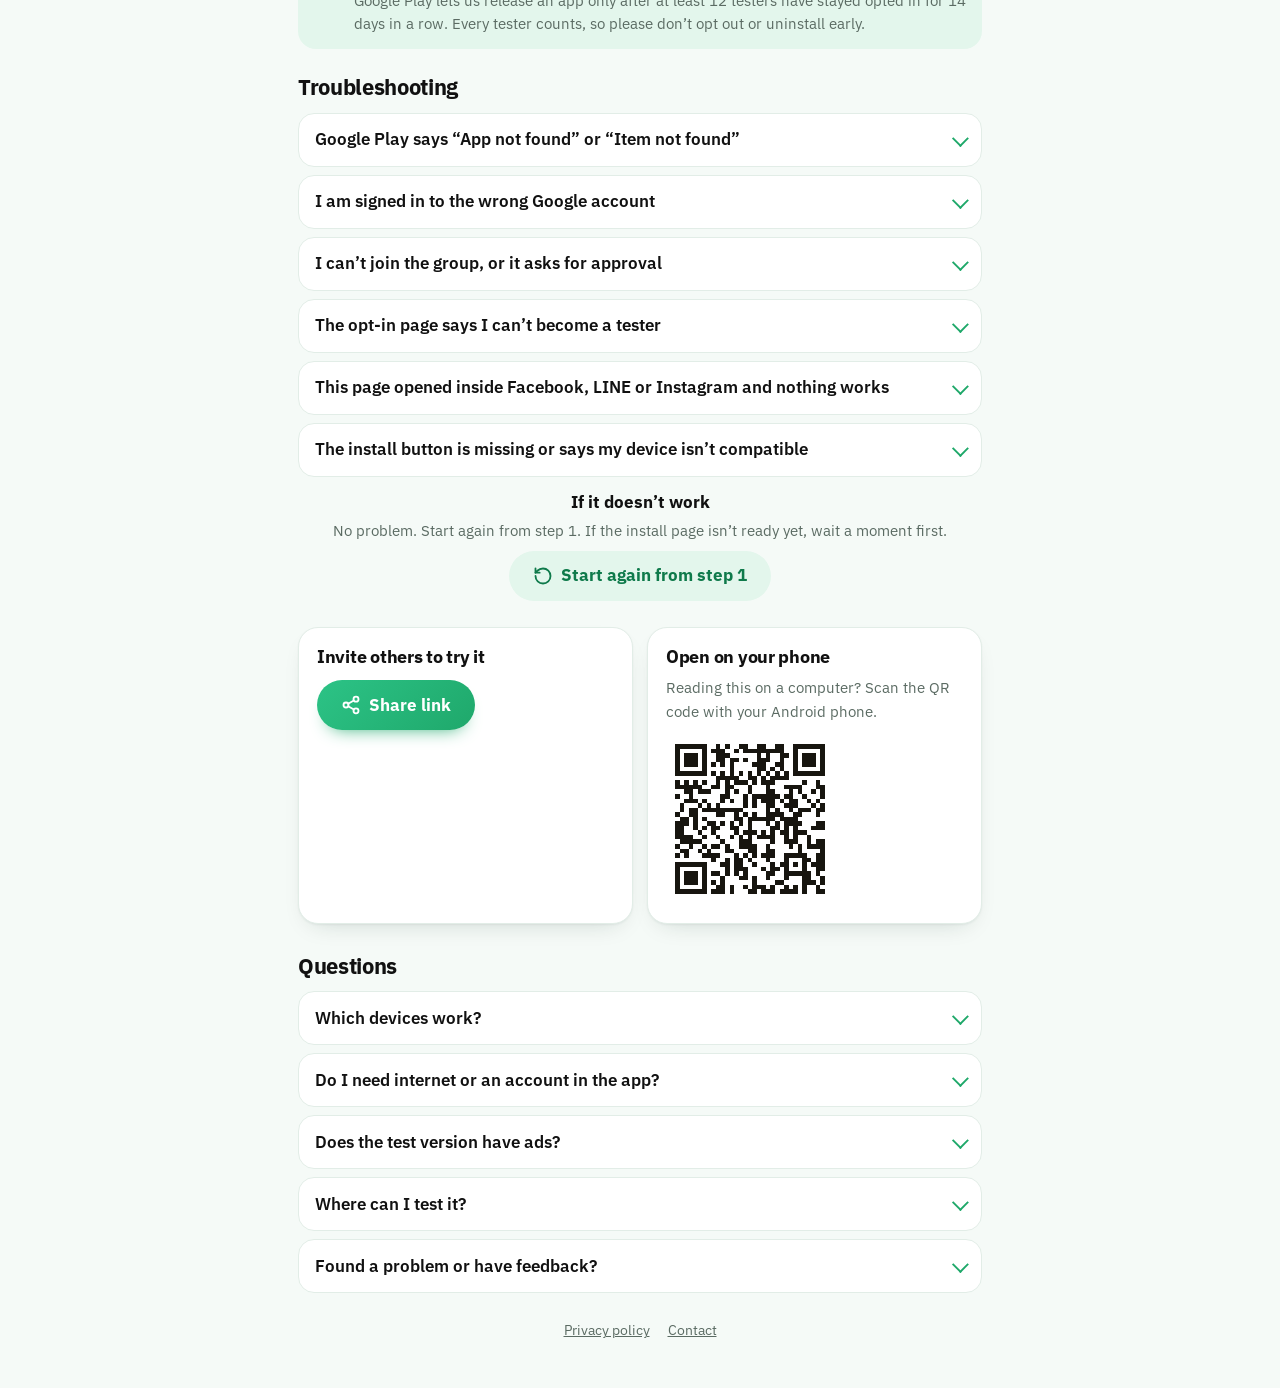
==== commit 1d1206dd: "Intro + join pages release-ready: benefit copy, promo video, localized Play screenshots, FAQ, 5-step" ====
--- a/docs/join.html
+++ b/docs/join.html
@@ -3,16 +3,19 @@
 <head>
 <meta charset="utf-8">
 <meta name="viewport" content="width=device-width, initial-scale=1, viewport-fit=cover">
-<title>Join the AA Calc Android test yourself in 3 steps</title>
-<meta name="description" content="AA Calc is an offline calculator with a unit converter and a currency converter. Join the closed test on Android in 3 easy steps and install from Google Play. Testers from every country are welcome.">
+<title>Join the AA Calc Android test in 5 easy steps</title>
+<meta name="description" content="Help test AA Calc, a free offline calculator with a currency and unit converter. Join the Google Group, use the same Google account as your phone, become a tester, install from Google Play and keep it for 14 days.">
 <meta name="robots" content="index, follow">
 <meta name="theme-color" content="#0d2a1e">
 <meta name="color-scheme" content="light dark">
 <link rel="canonical" href="https://motoraathailand.github.io/aacalc-site/join.html">
-<meta property="og:type" content="website"><meta property="og:site_name" content="AA Calc">
-<meta property="og:title" content="Join the AA Calc Android test yourself in 3 steps"><meta property="og:description" content="AA Calc is an offline calculator with a unit converter and a currency converter. Join the closed test on Android in 3 easy steps and install from Google Play. Testers from every country are welcome."><meta property="og:url" content="https://motoraathailand.github.io/aacalc-site/join.html"><meta property="og:image" content="https://motoraathailand.github.io/aacalc-site/assets/img/og.jpg">
-<meta name="twitter:card" content="summary_large_image"><meta name="twitter:title" content="Join the AA Calc Android test yourself in 3 steps"><meta name="twitter:description" content="AA Calc is an offline calculator with a unit converter and a currency converter. Join the closed test on Android in 3 easy steps and install from Google Play. Testers from every country are welcome."><meta name="twitter:image" content="https://motoraathailand.github.io/aacalc-site/assets/img/og.jpg">
-<link rel="icon" href="assets/icon.svg" type="image/svg+xml"><link rel="apple-touch-icon" href="assets/img/apple-touch-icon.png">
+<meta property="og:type" content="website"><meta property="og:site_name" content="AA Calc"><meta property="og:locale" content="en_US"><meta property="og:locale:alternate" content="th_TH"><meta property="og:locale:alternate" content="ko_KR"><meta property="og:locale:alternate" content="zh_CN"><meta property="og:locale:alternate" content="hi_IN">
+<meta property="og:title" content="Join the AA Calc Android test in 5 easy steps"><meta property="og:description" content="Help test AA Calc, a free offline calculator with a currency and unit converter. Join the Google Group, use the same Google account as your phone, become a tester, install from Google Play and keep it for 14 days."><meta property="og:url" content="https://motoraathailand.github.io/aacalc-site/join.html"><meta property="og:image" content="https://motoraathailand.github.io/aacalc-site/assets/img/og.jpg"><meta property="og:image:width" content="1200"><meta property="og:image:height" content="630"><meta property="og:image:alt" content="AA Calc: offline calculator with currency and unit converter">
+<meta name="twitter:card" content="summary_large_image"><meta name="twitter:title" content="Join the AA Calc Android test in 5 easy steps"><meta name="twitter:description" content="Help test AA Calc, a free offline calculator with a currency and unit converter. Join the Google Group, use the same Google account as your phone, become a tester, install from Google Play and keep it for 14 days."><meta name="twitter:image" content="https://motoraathailand.github.io/aacalc-site/assets/img/og.jpg"><meta name="twitter:image:alt" content="AA Calc: offline calculator with currency and unit converter">
+<link rel="alternate" hreflang="x-default" href="https://motoraathailand.github.io/aacalc-site/join.html"><link rel="alternate" hreflang="th" href="https://motoraathailand.github.io/aacalc-site/join.html?lang=th"><link rel="alternate" hreflang="en" href="https://motoraathailand.github.io/aacalc-site/join.html?lang=en"><link rel="alternate" hreflang="ko" href="https://motoraathailand.github.io/aacalc-site/join.html?lang=ko"><link rel="alternate" hreflang="zh-Hans" href="https://motoraathailand.github.io/aacalc-site/join.html?lang=zh"><link rel="alternate" hreflang="hi" href="https://motoraathailand.github.io/aacalc-site/join.html?lang=hi">
+<link rel="icon" href="assets/icon.svg" type="image/svg+xml"><link rel="icon" href="assets/img/favicon-32.png" type="image/png" sizes="32x32"><link rel="icon" href="assets/img/icon-192.png" type="image/png" sizes="192x192"><link rel="apple-touch-icon" href="assets/img/apple-touch-icon.png">
+<link rel="manifest" href="assets/site.webmanifest">
+
 <script>/* language first: ?lang= > saved choice > browser language (th/en/ko/zh/hi by primary subtag) > English */
 (function(){var L=['th','en','ko','zh','hi'],l='en',x=0,d=document.documentElement;try{var m=/[?&]lang=(\w\w)/.exec(location.search),s=localStorage.getItem('aacalc.site.lang'),a=navigator.languages&&navigator.languages.length?navigator.languages:[navigator.language],p='';if(m&&L.indexOf(m[1])>-1){l=m[1];x=1}else if(L.indexOf(s)>-1){l=s;x=1}else for(var i=0;i<a.length;i++){p=String(a[i]||'').toLowerCase().split(/[-_]/)[0];if(L.indexOf(p)>-1){l=p;break}}}catch(e){}window.__L=l;window.__LX=x;d.lang=l==='zh'?'zh-Hans':l;d.setAttribute('data-lang',l);if(l!=='en'){d.className+=' lw';setTimeout(function(){d.className=d.className.replace(/\blw\b/,'')},1500)}})();</script>
 <link rel="stylesheet" href="assets/motion.css">
@@ -21,9 +24,11 @@
 <body data-page="join" data-lang-root>
 <header class="hd"><div class="hd-in"><a class="logo" href="index.html" data-int aria-label="AA Calc"><svg viewBox="0 0 64 64" aria-hidden="true"><defs><linearGradient id="lg" x1="0" y1="0" x2="1" y2="1"><stop offset="0" stop-color="#2cc386"/><stop offset="1" stop-color="#1fa86b"/></linearGradient></defs><rect width="64" height="64" rx="15" fill="url(#lg)"/><g stroke="#fff" stroke-width="5.400" stroke-linecap="round" fill="none"><path d="M20.600 13.600v14M13.600 20.600h14M36.500 20.500h14M15.500 38.300l10.200 10.200M25.700 38.300L15.500 48.500M36.500 39.200h14M36.500 47.700h14"/></g></svg><span>AA Calc</span></a><label class="lang"><svg viewBox="0 0 24 24" width="18" height="18" fill="none" stroke="currentColor" stroke-width="1.8" stroke-linecap="round" aria-hidden="true"><circle cx="12" cy="12" r="9"/><path d="M3 12h18M12 3c3 3.200 3 14.800 0 18M12 3c-3 3.200-3 14.800 0 18"/></svg><select id="lang" data-aria="langLabel" aria-label="Language"><option value="th">ไทย</option><option value="en" selected>English</option><option value="ko">한국어</option><option value="zh">简体中文</option><option value="hi">हिन्दी</option></select></label></div></header>
 <main id="main">
-<section class="jhero"><div class="wrap narrow">
+<section class="jhero"><div class="wrap narrow" data-stagger="60">
   <h1 data-t="h1">Join the AA Calc test</h1>
-  <div class="gmail" role="note"><svg viewBox="0 0 24 24" aria-hidden="true"><rect x="3" y="5" width="18" height="14" rx="3"/><path d="M4 7.500l8 6 8-6"/></svg><div><b data-t="gm">Use the same Gmail for all 3 steps</b><span data-t="gmD">It must be the Google account you use in Google Play on your Android device. With a different account you will not count as a tester.</span></div></div>
+  <p data-t="sub" class="sub">Help us test AA Calc on Android. It is free and takes a few minutes. Follow the 5 steps in order.</p>
+  <p class="status" id="status" role="status"><i class="dot" aria-hidden="true"></i><span data-t="stPend">Play testing opens soon. Do steps 1 and 2 now, then come back.</span></p>
+  <div class="gmail" role="note"><svg viewBox="0 0 24 24" aria-hidden="true"><rect x="3" y="5" width="18" height="14" rx="3"/><path d="M4 7.500l8 6 8-6"/></svg><div><b data-t="gm">Use the same Google account as your phone</b><span data-t="gmD">It must be the account you use in Google Play on your Android phone. With a different account you will not count as a tester.</span></div></div>
   <div class="iab" id="iab" role="alert" hidden><svg viewBox="0 0 24 24" aria-hidden="true"><circle cx="12" cy="12" r="9"/><path d="M12 7.500v5M12 16h.01"/></svg><div><b data-t="iabT">Open this page in Chrome first</b><span data-t="iabD">You are in an in-app browser (Facebook, LINE, Instagram…). Google Groups and Google Play often fail there. Tap the button, or tap the three dots and choose “Open in Chrome”.</span><div class="iabrow"><a class="btn" id="iabOpen" href="#" data-t="iabB">Open in Chrome</a><button type="button" class="btn ghost" id="iabCopy" data-t="iabC">Copy link</button></div><small id="iabNote" aria-live="polite"></small></div></div>
   <div class="prog"><div class="bar" aria-hidden="true"><i id="barFill"></i></div><p id="progTxt" aria-live="polite"></p></div>
 </div></section>
@@ -32,37 +37,54 @@
     <li class="step" id="c1" data-step="1">
       <div class="pic" aria-hidden="true"><svg viewBox="0 0 24 24" focusable="false"><circle cx="9" cy="9" r="3.200"/><circle cx="17" cy="10" r="2.400"/><path d="M3.500 19c0-3.300 2.500-5.500 5.500-5.500s5.500 2.200 5.500 5.500M15 15c3-.6 5.500 1 5.500 4"/></svg></div>
       <div class="body">
-        <div class="head"><button class="num" type="button" data-press data-chk="1"><span>1</span><svg viewBox="0 0 24 24" aria-hidden="true"><path d="M5 12.500l4.500 4.500L19 7.500"/></svg></button><h2 data-t="s1t">Join the group</h2></div>
-        <p data-t="s1d" class="desc">Tap the button, then tap “Join group”. This group is shared by all our test apps.</p>
-        <a class="btn" data-press data-ripple data-go="1" href="https://groups.google.com/g/motoraa-testers" target="_blank" rel="noopener"><svg viewBox="0 0 24 24" aria-hidden="true"><path d="M7 17L17 7M9 7h8v8"/></svg><span data-t="s1b">Open group page</span></a>
+        <div class="head"><button class="num" type="button" data-press data-chk="1"><span>1</span><svg viewBox="0 0 24 24" aria-hidden="true"><path d="M5 12.500l4.500 4.500L19 7.500"/></svg></button><h2 data-t="s1t">Join the Google Group</h2></div>
+        <p data-t="s1d" class="desc">Open the group page and tap “Join group” (or “Ask to join”). One group covers all our test apps.</p>
+        <div class="addr"><span class="lab" data-t="emailLabel">Group address</span><code>motoraa-testers@googlegroups.com</code><button type="button" class="mini" id="copyEmail" data-press><svg viewBox="0 0 24 24" aria-hidden="true"><rect x="9" y="9" width="11" height="11" rx="2.500"/><path d="M5 15V6.500A2.500 2.500 0 0 1 7.500 4H15"/></svg><span data-t="copyEmail">Copy</span></button></div><a class="btn" data-press data-ripple data-go="1" data-url="https://groups.google.com/g/motoraa-testers" href="https://groups.google.com/g/motoraa-testers" target="_blank" rel="noopener"><svg viewBox="0 0 24 24" aria-hidden="true"><path d="M7 17L17 7M9 7h8v8"/></svg><span data-t="s1b">Open the group page</span></a>
       </div>
     </li>
-    <li class="step" id="c2" data-step="2" data-locked>
-      <div class="pic" aria-hidden="true"><svg viewBox="0 0 24 24" focusable="false"><path d="M12 3l2.600 5.300 5.800.8-4.200 4.100 1 5.800L12 16.300 6.800 19l1-5.800L3.600 9.100l5.800-.8z"/></svg></div>
+    <li class="step" id="c2" data-step="2">
+      <div class="pic" aria-hidden="true"><svg viewBox="0 0 24 24" focusable="false"><circle cx="12" cy="8" r="3.600"/><path d="M5 20c.8-3.600 3.700-5.600 7-5.600s6.200 2 7 5.600"/></svg></div>
       <div class="body">
-        <div class="head"><button class="num" type="button" data-press data-chk="2"><span>2</span><svg viewBox="0 0 24 24" aria-hidden="true"><path d="M5 12.500l4.500 4.500L19 7.500"/></svg></button><h2 data-t="s2t">Become a tester</h2></div>
-        <p data-t="s2d" class="desc">Tap the button, then tap “Become a tester”.</p>
-        <a class="btn" data-press data-ripple data-go="2" href="https://play.google.com/apps/testing/com.motoraa.aacalc" target="_blank" rel="noopener" aria-disabled="true"><svg viewBox="0 0 24 24" aria-hidden="true"><path d="M7 17L17 7M9 7h8v8"/></svg><span data-t="s2b">Open test page</span></a>
+        <div class="head"><button class="num" type="button" data-press data-chk="2"><span>2</span><svg viewBox="0 0 24 24" aria-hidden="true"><path d="M5 12.500l4.500 4.500L19 7.500"/></svg></button><h2 data-t="s2t">Use the same Google account as your phone</h2></div>
+        <p data-t="s2d" class="desc">Check that the account you used in step 1 is the one signed in to Google Play on your phone.</p>
+        <details class="how2"><summary data-t="s2how">How do I check?</summary><ul><li data-t="s2c1">On your phone, open Google Play and tap your profile picture (top right). The email shown is your phone’s account.</li><li data-t="s2c2">On the group page and on the Play test page, look at the profile picture or email at the top right. It must be the same one. If not, tap it and switch account.</li><li data-t="s2c3">Using a computer? Sign in to that same Google account in your browser first.</li></ul></details><button class="btn" type="button" data-press data-ripple data-ack="2"><svg viewBox="0 0 24 24" aria-hidden="true"><path d="M5 12.500l4.500 4.500L19 7.500"/></svg><span data-t="s2b">Yes, it is the same account</span></button>
       </div>
     </li>
     <li class="step" id="c3" data-step="3" data-locked>
+      <div class="pic" aria-hidden="true"><svg viewBox="0 0 24 24" focusable="false"><path d="M12 3l2.600 5.300 5.800.8-4.200 4.100 1 5.800L12 16.300 6.800 19l1-5.800L3.600 9.100l5.800-.8z"/></svg></div>
+      <div class="body">
+        <div class="head"><button class="num" type="button" data-press data-chk="3"><span>3</span><svg viewBox="0 0 24 24" aria-hidden="true"><path d="M5 12.500l4.500 4.500L19 7.500"/></svg></button><h2 data-t="s3t">Open the opt-in link</h2><em data-t="badgeSoon" class="chip">Coming soon</em></div>
+        <p data-t="s3d" class="desc">Open the link and tap “Become a tester”. This tells Google Play you want the test version.</p>
+        <a class="btn" data-press data-ripple data-go="3" data-url="https://play.google.com/apps/testing/com.motoraa.aacalc" href="#pend" aria-disabled="true"><svg viewBox="0 0 24 24" aria-hidden="true"><path d="M7 17L17 7M9 7h8v8"/></svg><span data-t="s3bSoon">Opens when testing starts</span></a>
+      </div>
+    </li>
+    <li class="step" id="c4" data-step="4" data-locked>
       <div class="pic" aria-hidden="true"><svg viewBox="0 0 24 24" focusable="false"><path d="M12 4v11M7.500 10.500L12 15l4.500-4.500M5 19.500h14"/></svg></div>
       <div class="body">
-        <div class="head"><button class="num" type="button" data-press data-chk="3"><span>3</span><svg viewBox="0 0 24 24" aria-hidden="true"><path d="M5 12.500l4.500 4.500L19 7.500"/></svg></button><h2 data-t="s3t">Install the app</h2></div>
-        <p data-t="s3d" class="desc">Tap the button, then tap “Install”.</p>
-        <a class="btn" data-press data-ripple data-go="3" href="https://play.google.com/store/apps/details?id=com.motoraa.aacalc" target="_blank" rel="noopener" aria-disabled="true"><svg viewBox="0 0 24 24" aria-hidden="true"><path d="M7 17L17 7M9 7h8v8"/></svg><span data-t="s3b">Open Google Play</span></a>
+        <div class="head"><button class="num" type="button" data-press data-chk="4"><span>4</span><svg viewBox="0 0 24 24" aria-hidden="true"><path d="M5 12.500l4.500 4.500L19 7.500"/></svg></button><h2 data-t="s4t">Install from Google Play</h2><em data-t="badgeSoon" class="chip">Coming soon</em></div>
+        <p data-t="s4d" class="desc">Open Google Play from the opt-in page and tap “Install”. If you see “App not found”, check Troubleshooting below.</p>
+        <a class="btn" data-press data-ripple data-go="4" data-url="https://play.google.com/store/apps/details?id=com.motoraa.aacalc" href="#pend" aria-disabled="true"><svg viewBox="0 0 24 24" aria-hidden="true"><path d="M7 17L17 7M9 7h8v8"/></svg><span data-t="s4bSoon">Opens when testing starts</span></a>
+      </div>
+    </li>
+    <li class="step noact" id="c5" data-step="5">
+      <div class="pic" aria-hidden="true"><svg viewBox="0 0 24 24" focusable="false"><rect x="4" y="5" width="16" height="15" rx="3"/><path d="M8 3v4M16 3v4M4 10h16M9 15l2 2 4-4"/></svg></div>
+      <div class="body">
+        <div class="head"><button class="num" type="button" data-press data-chk="5"><span>5</span><svg viewBox="0 0 24 24" aria-hidden="true"><path d="M5 12.500l4.500 4.500L19 7.500"/></svg></button><h2 data-t="s5t">Keep it installed for 14 days</h2></div>
+        <p data-t="s5d" class="desc">Stay a tester and keep AA Calc on your phone for 14 days in a row. Use it as you normally would and please don’t delete it before then.</p>
+        <div class="days" id="days"><ol class="dots" aria-hidden="true"><li style="--i:0"></li><li style="--i:1"></li><li style="--i:2"></li><li style="--i:3"></li><li style="--i:4"></li><li style="--i:5"></li><li style="--i:6"></li><li style="--i:7"></li><li style="--i:8"></li><li style="--i:9"></li><li style="--i:10"></li><li style="--i:10"></li><li style="--i:10"></li><li style="--i:10"></li></ol><p class="daytxt" id="dayTxt" aria-live="polite"></p></div>
       </div>
     </li>
   </ol>
-  <p class="pend" id="pend" role="note" data-t="pend">Steps 2 and 3 can be tapped once testing starts. You can join the group now, then come back to this page.</p>
-  <p class="remind" data-t="remH">Please keep the app installed for 14 days</p>
-  <div class="all" id="all" hidden role="status"><svg viewBox="0 0 24 24" aria-hidden="true"><path d="M5 12.500l4.500 4.500L19 7.500"/></svg><div><b data-t="allT">All done — thank you!</b><p data-t="allD">Open the AA Calc app on your device and try it.</p></div></div>
-  <div class="retry"><b data-t="retryH">If it doesn’t work</b><p class="desc" data-t="retryD">No problem. Start again from step 1. If you don’t see “Install” yet, wait a moment first.</p><button class="btn soft" id="reset" type="button" data-press><svg viewBox="0 0 24 24" aria-hidden="true"><path d="M3 12a9 9 0 1 0 9-9 9.75 9.75 0 0 0-6.74 2.74L3 8"/><path d="M3 3v5h5"/></svg><span data-t="retryB">Start again from step 1</span></button></div>
+  <p class="pend" id="pend" role="note" data-t="pend">Steps 3 and 4 open when Play testing starts. You can do steps 1 and 2 now, then come back to this page.</p>
+  <div class="all" id="all" hidden role="status"><svg viewBox="0 0 24 24" aria-hidden="true"><path d="M5 12.500l4.500 4.500L19 7.500"/></svg><div><b data-t="allT">All done. Thank you!</b><p data-t="allD">Open AA Calc on your phone and try it. Feedback is welcome.</p></div></div>
+  <div class="why" data-reveal><svg viewBox="0 0 24 24" aria-hidden="true"><rect x="4" y="5" width="16" height="15" rx="3"/><path d="M8 3v4M16 3v4M4 10h16"/></svg><div><b data-t="whyH">Why 14 days?</b><p data-t="whyD">Google Play lets us release an app only after at least 12 testers have stayed opted in for 14 days in a row. Every tester counts, so please don’t opt out or uninstall early.</p></div></div>
+  <div class="faq trouble"><h2 data-t="tH">Troubleshooting</h2><div class="faqs"><details id="t1"><summary data-t="tq1">Google Play says “App not found” or “Item not found”</summary><p data-t="ta1">This almost always means Play does not know you are a tester yet. Check that you joined the group (step 1), tapped “Become a tester” (step 3) and that Play on your phone uses the same Google account. After that it can take a few minutes, sometimes a few hours, before the install page works. Close Google Play, wait a little and open the install link again.</p></details><details id="t2"><summary data-t="tq2">I am signed in to the wrong Google account</summary><p data-t="ta2">On your phone, open Google Play, tap your profile picture and pick the account you used for the group. In your browser, tap the profile picture at the top right and switch to that account. If you already used the wrong one, repeat steps 1 and 3 with the right account.</p></details><details id="t3"><summary data-t="tq3">I can’t join the group, or it asks for approval</summary><p data-t="ta3">Tap “Ask to join” and wait for approval. If nothing happens after a day, email motoraathailand@gmail.com with your Gmail address. Make sure you are signed in to Google, and open this page in Chrome: Google Groups often fails inside other apps.</p></details><details id="t4"><summary data-t="tq4">The opt-in page says I can’t become a tester</summary><p data-t="ta4">Testing may not be open yet (see the status at the top of this page), or the account is not in the group yet. Finish step 1 with the same account, wait a few minutes and reload the page.</p></details><details id="t5"><summary data-t="tq5">This page opened inside Facebook, LINE or Instagram and nothing works</summary><p data-t="ta5">Tap the three dots and choose “Open in Chrome”, or use the “Open in Chrome” button at the top of this page.</p></details><details id="t6"><summary data-t="tq6">The install button is missing or says my device isn’t compatible</summary><p data-t="ta6">AA Calc needs an Android phone or tablet with Android 7 or newer and Google Play. It can’t be installed on iPhone. Work or school accounts can block it, so use a personal Gmail account.</p></details></div></div>
+  <div class="retry"><b data-t="retryH">If it doesn’t work</b><p class="desc" data-t="retryD">No problem. Start again from step 1. If the install page isn’t ready yet, wait a moment first.</p><button class="btn soft" id="reset" type="button" data-press><svg viewBox="0 0 24 24" aria-hidden="true"><path d="M3 12a9 9 0 1 0 9-9 9.75 9.75 0 0 0-6.74 2.74L3 8"/><path d="M3 3v5h5"/></svg><span data-t="retryB">Start again from step 1</span></button></div>
   <div class="two">
     <div class="panel"><h2 data-t="shareH">Invite others to try it</h2><div class="row"><button class="btn" id="share" type="button" data-press data-ripple><svg viewBox="0 0 24 24" aria-hidden="true"><circle cx="18" cy="5" r="3"/><circle cx="6" cy="12" r="3"/><circle cx="18" cy="19" r="3"/><line x1="8.59" x2="15.42" y1="13.51" y2="17.49"/><line x1="15.41" x2="8.59" y1="6.51" y2="10.49"/></svg><span data-t="share">Share link</span></button></div><p class="note" id="shareNote" aria-live="polite"></p></div>
-    <div class="panel qr"><h2 data-t="qrH">Open on your device</h2><p class="note" data-t="qrD">Reading this on a computer? Scan the QR code with your Android device.</p><img src="assets/join-qr.svg" width="168" height="168" alt="QR code for this page" data-alt="qrAlt"></div>
+    <div class="panel qr"><h2 data-t="qrH">Open on your phone</h2><p class="note" data-t="qrD">Reading this on a computer? Scan the QR code with your Android phone.</p><img src="assets/join-qr.svg" width="168" height="168" loading="lazy" alt="QR code for this page" data-alt="qrAlt"></div>
   </div>
-  <div class="faq"><h2 data-t="faqH">Questions</h2><div class="faqs"><details><summary data-t="q1">Which Google account?</summary><p data-t="a1">Use the same Gmail for all 3 steps (join the group, become a tester, install). It must be the account you use in Google Play on your Android device. With a different account you will not count as a tester.</p></details><details><summary data-t="q2">Which devices work?</summary><p data-t="a2">Android phones and tablets with Android 7 or newer.</p></details><details><summary data-t="q3">How long do I keep the app?</summary><p data-t="a3">Keep it installed for 14 days and use it as you normally would. Please don’t delete it in that time.</p></details><details><summary data-t="q4">Do I need internet or an account?</summary><p data-t="a4">No account and no login. Everything works offline. Only the exchange rates are refreshed when you are online (the app ships with a rates snapshot).</p></details><details><summary data-t="q5">Does the test version have ads?</summary><p data-t="a5">No. The closed-test version has no ads at all.</p></details><details><summary data-t="q6">Where can I test it?</summary><p data-t="a6">In every country. The test is open to anyone with a Google Play account.</p></details><details><summary data-t="q7">Found a problem or have feedback?</summary><p data-t="a7">Email motoraathailand@gmail.com, or use “Send feedback” in the app.</p></details></div></div>
+  <div class="faq"><h2 data-t="faqH">Questions</h2><div class="faqs"><details><summary data-t="q1">Which devices work?</summary><p data-t="a1">Android phones and tablets with Android 7 or newer and Google Play.</p></details><details><summary data-t="q2">Do I need internet or an account in the app?</summary><p data-t="a2">No account and no login. Everything works offline. Exchange rates refresh when you are online (the app ships with a rates snapshot).</p></details><details><summary data-t="q3">Does the test version have ads?</summary><p data-t="a3">No. The closed-test version has no ads at all.</p></details><details><summary data-t="q4">Where can I test it?</summary><p data-t="a4">In every country. The test is open to anyone with a Google account and Google Play.</p></details><details><summary data-t="q5">Found a problem or have feedback?</summary><p data-t="a5">Email motoraathailand@gmail.com, or use “Send feedback” in the app.</p></details></div></div>
 </section>
 </main>
 <footer class="ft"><div class="wrap"><div class="links"><a href="privacy.html" data-int data-t="privacy">Privacy policy</a><a href="mailto:motoraathailand@gmail.com" data-t="contact">Contact</a></div></div></footer>
--- a/docs/assets/site.css
+++ b/docs/assets/site.css
@@ -30,6 +30,8 @@
 html[data-lang=zh] body{font-family:"IBM Plex Sans","PingFang SC","Hiragino Sans GB","Microsoft YaHei","Noto Sans SC",system-ui,sans-serif}
 html[data-lang=hi] body{font-family:"IBM Plex Sans","Noto Sans Devanagari","Kohinoor Devanagari","Nirmala UI","Mangal",system-ui,sans-serif;line-height:1.7}
 html[data-lang=th] body{line-height:1.7}
+html[data-lang=ko] body,html[data-lang=zh] body{word-break:keep-all;overflow-wrap:break-word}
+html[data-lang=zh] body{word-break:normal}
 a{color:var(--brand-ink)}
 img,svg{display:block;max-width:100%}
 h1,h2,h3,p,ul,ol,figure{margin:0}
@@ -69,8 +71,6 @@
 .hero .btn.ghost{color:var(--on-charcoal)}
 .chips{display:flex;flex-wrap:wrap;gap:8px;list-style:none;padding:0;margin:22px 0 0}
 .chips li{padding:5px 14px;border-radius:999px;background:rgba(255,255,255,.09);color:var(--gold-on-dark);font-size:14px;font-weight:600}
-.hero-shot img{width:100%;height:auto;aspect-ratio:1200/960;background:transparent}
-.hero-shot figcaption{margin-top:12px;font-size:13px;color:rgba(242,251,246,.6);text-align:center}
 
 /* sections */
 section.s{padding:48px 0 8px}
@@ -86,11 +86,11 @@
 .card p{color:var(--muted);font-size:15.5px;margin-top:6px}
 .shots{display:flex;gap:14px;margin:22px -18px 0;padding:6px 18px 18px;overflow-x:auto;scroll-snap-type:x mandatory;-webkit-overflow-scrolling:touch}
 .shots figure{flex:0 0 min(62vw,250px);scroll-snap-align:center;background:var(--surface);border:1px solid var(--line);border-radius:26px;padding:8px;box-shadow:var(--shadow)}
-.shots img{width:100%;height:auto;border-radius:20px;aspect-ratio:390/844}
+.shots img{width:100%;height:auto;border-radius:20px;aspect-ratio:480/853;background:var(--brand-soft)}
 .band{margin-top:48px;background:var(--brand-soft);padding:40px 0;border-block:1px solid var(--line)}
 .trust{list-style:none;padding:0;margin:16px 0 0;display:grid;gap:10px}
 .trust li{display:flex;gap:10px;align-items:flex-start;font-weight:500}
-.trust li::before{content:"";flex:none;width:22px;height:22px;margin-top:2px;border-radius:50%;background:var(--ok) url("data:image/svg+xml,%3Csvg xmlns='http://www.w3.org/2000/svg' viewBox='0 0 24 24' fill='none' stroke='white' stroke-width='3.2' stroke-linecap='round' stroke-linejoin='round'%3E%3Cpath d='M6 12.5l4 4 8-9'/%3E%3C/svg%3E") center/16px no-repeat}
+.trust li::before,.ticks li::before{content:"";flex:none;width:22px;height:22px;margin-top:2px;border-radius:50%;background:var(--ok) url("data:image/svg+xml,%3Csvg xmlns='http://www.w3.org/2000/svg' viewBox='0 0 24 24' fill='none' stroke='white' stroke-width='3.2' stroke-linecap='round' stroke-linejoin='round'%3E%3Cpath d='M6 12.5l4 4 8-9'/%3E%3C/svg%3E") center/16px no-repeat}
 .soon{margin-top:28px;border:1.5px dashed var(--brand);border-radius:var(--radius);padding:18px 20px;background:var(--surface)}
 .soon h3{font-size:17px;display:flex;gap:8px;align-items:center}
 .soon p{color:var(--muted);font-size:15.5px;margin-top:4px}
@@ -129,7 +129,7 @@
 .prog p{flex:none;font-size:14px;font-weight:600;color:var(--gold-on-dark)}
 .steps{padding-top:16px}
 .cards{list-style:none;margin:0;padding:0;display:grid;gap:12px}
-.step{display:grid;grid-template-columns:76px 1fr;gap:14px;align-items:center;padding:14px;border-radius:22px;background:var(--surface);border:1.5px solid var(--line);box-shadow:var(--shadow);transition:border-color var(--m-base) var(--m-ease),background-color var(--m-base) var(--m-ease)}
+.step{display:grid;grid-template-columns:76px 1fr;gap:14px;align-items:start;padding:14px;border-radius:22px;background:var(--surface);border:1.5px solid var(--line);box-shadow:var(--shadow);transition:border-color var(--m-base) var(--m-ease),background-color var(--m-base) var(--m-ease)}
 .step.done{border-color:var(--ok);background:linear-gradient(180deg,var(--ok-soft),var(--surface) 70%)}
 .pic{width:76px;height:76px;border-radius:22px;background:var(--charcoal);display:grid;place-items:center}
 .pic svg{width:44px;height:44px;fill:none;stroke:var(--gold-on-dark);stroke-width:1.7;stroke-linecap:round;stroke-linejoin:round}
@@ -144,7 +144,7 @@
 .step h2{font-size:21px;line-height:1.25}
 .chip{font-style:normal;font-size:11.5px;font-weight:700;line-height:1;color:var(--warn);background:var(--warn-soft);border:1px solid var(--warn-line);border-radius:99px;padding:4px 8px}
 .desc{font-size:14.5px;line-height:1.45;color:var(--muted);margin:4px 0 8px}
-.step .btn{width:100%;min-height:48px;font-size:16.5px}
+.step .btn{width:100%;min-height:48px;font-size:16px;padding:10px 16px;text-align:center;line-height:1.3}
 .step.done .btn{background:var(--ok);color:#fff;box-shadow:none}
 .step[data-locked] .btn{opacity:.5;filter:saturate(.5);cursor:not-allowed}
 .pend{margin-top:10px;padding:10px 14px;border-radius:14px;background:var(--brand-soft);color:var(--brand-ink);font-size:14.5px;font-weight:600}
@@ -183,8 +183,87 @@
   .two{grid-template-columns:1fr 1fr}
   .trust{grid-template-columns:1fr 1fr}
 }
-@media (max-width:420px){.step{grid-template-columns:60px 1fr;gap:10px;padding:12px}.pic{width:60px;height:60px;border-radius:18px}.pic svg{width:34px;height:34px}.logo span small{display:none}}
+@media (max-width:420px){.step{grid-template-columns:52px 1fr;gap:10px;padding:12px}.pic{width:52px;height:52px;border-radius:16px}.pic svg{width:30px;height:30px}.logo span small{display:none}}
 @media (prefers-reduced-motion:reduce){.pend.nudge,.all:not([hidden]),details[open]>p{animation:none}.bar i,.num svg,summary::after{transition:none}}
+
+
+/* ---- v2 (2026-11-02): hero video, stats, feature showcase, how-to, 5-step join ---- */
+.hero-copy{min-width:0}
+.hero-media{display:grid;place-items:center}
+.phone{position:relative;width:min(62vw,250px);padding:7px;border-radius:36px;background:#10191a;box-shadow:0 30px 60px -22px rgba(0,25,18,.7),inset 0 0 0 2px #2b3b39;animation:m-rise 700ms var(--m-ease-out) 180ms backwards}
+.promo{display:block;width:100%;height:auto;aspect-ratio:9/16;border-radius:29px;background:#0f7a4b;object-fit:cover}
+.ctanote{display:flex;gap:9px;align-items:flex-start;margin-top:16px;font-size:14.5px;line-height:1.5;color:rgba(242,251,246,.78)}
+.ctanote .dot{margin-top:7px}
+.dot{position:relative;flex:none;width:10px;height:10px;border-radius:50%;background:#3ddc97}
+.dot::after{content:"";position:absolute;inset:0;border-radius:50%;background:inherit;animation:dotpulse 2.4s var(--m-ease) infinite;pointer-events:none}
+@keyframes dotpulse{0%{opacity:.55;transform:scale(1)}100%{opacity:0;transform:scale(2.7)}}
+.chips li{transition:transform var(--m-fast) var(--m-spring)}
+.stats{background:var(--surface);border-bottom:1px solid var(--line)}
+.stat-row{list-style:none;margin:0;padding:22px 0;display:grid;grid-template-columns:repeat(2,1fr);gap:18px 10px;text-align:center}
+.stat-row b{display:block;font-size:36px;line-height:1.1;font-weight:700;letter-spacing:-.02em;color:var(--brand-ink);font-variant-numeric:tabular-nums}
+.stat-row span{display:block;font-size:14px;color:var(--muted);margin-top:2px;line-height:1.35}
+.shows{display:grid;gap:34px;margin-top:26px}
+.show{display:grid;gap:20px;align-items:center}
+.show-txt h3{font-size:23px;line-height:1.28;font-weight:700;letter-spacing:-.01em}
+html[data-lang=th] .show-txt h3,html[data-lang=hi] .show-txt h3{line-height:1.45}
+.show-txt .ic{width:48px;height:48px;border-radius:15px;background:var(--brand-soft);display:grid;place-items:center;margin-bottom:12px}
+.show-txt .ic svg{width:26px;height:26px;fill:none;stroke:var(--brand-ink);stroke-width:1.9;stroke-linecap:round;stroke-linejoin:round}
+.show-txt>p{color:var(--muted);margin-top:8px}
+.ticks{list-style:none;padding:0;margin:14px 0 0;display:grid;gap:9px}
+.ticks li{display:flex;gap:10px;align-items:flex-start;font-weight:500;font-size:16px;line-height:1.5}
+.ticks li::before{content:"";flex:none;width:22px;height:22px;margin-top:2px;border-radius:50%;background:var(--ok) url("data:image/svg+xml,%3Csvg xmlns='http://www.w3.org/2000/svg' viewBox='0 0 24 24' fill='none' stroke='white' stroke-width='3.2' stroke-linecap='round' stroke-linejoin='round'%3E%3Cpath d='M6 12.5l4 4 8-9'/%3E%3C/svg%3E") center/16px no-repeat}
+.show-img{position:relative;display:grid;place-items:center;padding:6px 0}
+.show-img .glow{position:absolute;width:min(78vw,340px);aspect-ratio:1;border-radius:50%;background:radial-gradient(circle at 50% 45%,rgba(61,220,151,.28),rgba(61,220,151,0) 68%);pointer-events:none}
+.show-img img{position:relative;width:min(58vw,236px);height:auto;aspect-ratio:480/853;border-radius:26px;background:var(--brand-soft);box-shadow:var(--shadow),0 24px 50px -26px rgba(13,42,30,.5)}
+.how{list-style:none;margin:20px 0 0;padding:0;display:grid;gap:10px}
+.how li{display:flex;gap:14px;align-items:center;padding:12px 16px;border-radius:18px;background:var(--surface);border:1px solid var(--line);box-shadow:var(--shadow)}
+.how .n{flex:none;width:36px;height:36px;border-radius:50%;background:var(--brand-grad);color:var(--on-brand);display:grid;place-items:center;font-weight:700;font-size:17px}
+.how .t{font-weight:600;line-height:1.45}
+.center{margin-top:22px;text-align:center}
+#faq .faqs{margin-top:16px}
+.faqs summary{line-height:1.4}
+.chips li:hover{transform:translateY(-1px)}
+
+/* join v2 */
+.sub{color:var(--muted);margin-top:6px}
+.jhero .sub{color:rgba(242,251,246,.82);font-size:16px;line-height:1.55;margin:0 0 14px}
+.status{display:flex;align-items:flex-start;gap:9px;margin:0 0 12px;padding:9px 14px;border-radius:16px;background:rgba(255,255,255,.1);color:#ffd166;font-size:14.5px;font-weight:600;line-height:1.45}
+.status .dot{margin-top:6px;background:#ffc94d}
+.status.on{color:var(--gold-on-dark)}.status.on .dot{background:#3ddc97}.status.on .dot::after{animation:none}
+.chip{color:#7a5200;background:#fff4d6;border-color:#f2b705}
+.addr{display:flex;flex-wrap:wrap;align-items:center;gap:4px 8px;margin:2px 0 10px;padding:8px 10px;border-radius:12px;background:var(--soft)}
+.addr .lab{flex:0 0 100%;font-size:12px;font-weight:600;color:var(--muted);letter-spacing:.02em}
+.addr code{flex:1 1 auto;min-width:0;font-family:ui-monospace,SFMono-Regular,Menlo,Consolas,monospace;font-size:12.5px;overflow-wrap:anywhere;color:var(--ink)}
+.mini{flex:none;display:inline-flex;align-items:center;gap:6px;min-height:36px;padding:0 12px;border:0;border-radius:999px;background:var(--brand-soft);color:var(--brand-ink);font:inherit;font-size:14px;font-weight:600;cursor:pointer;transition:transform var(--m-fast) var(--m-spring)}
+.mini:active{transform:scale(.97);transition-duration:120ms}
+.mini svg{width:16px;height:16px;fill:none;stroke:currentColor;stroke-width:2.2;stroke-linecap:round;stroke-linejoin:round}
+.how2{margin:2px 0 10px;border-radius:12px}
+.how2 summary{min-height:42px;font-size:14.5px;padding:6px 12px}
+.how2 ul{margin:0;padding:0 12px 12px 30px;color:var(--muted);font-size:14.5px;line-height:1.5}
+.how2 li{margin:5px 0}.how2 li::marker{color:var(--brand)}
+.days{margin:4px 0 2px}
+.dots{list-style:none;margin:0 0 6px;padding:0;display:grid;grid-template-columns:repeat(14,1fr);gap:4px}
+.dots li{aspect-ratio:1;border-radius:50%;background:var(--line);transform:scale(.72);transition:transform var(--m-base) var(--m-ease-out),background-color var(--m-base) var(--m-ease);transition-delay:calc(var(--i,0) * var(--m-stagger))}
+.dots li.on{background:var(--brand);transform:none}
+.daytxt{font-size:14.5px;font-weight:600;color:var(--brand-ink);line-height:1.4}
+.step.noact .desc{margin-bottom:6px}
+.step[data-locked] .pic{opacity:.7}
+.why{display:flex;gap:12px;align-items:flex-start;margin-top:16px;padding:14px 16px;border-radius:18px;background:var(--brand-soft)}
+.why>svg{flex:none;width:28px;height:28px;margin-top:2px;fill:none;stroke:var(--brand-ink);stroke-width:1.9;stroke-linecap:round;stroke-linejoin:round}
+.why b{display:block;font-size:16.5px}.why p{color:var(--muted);font-size:14.5px;line-height:1.55;margin-top:2px}
+.trouble{margin-top:24px}
+.retry .desc{margin:4px 0 10px}
+@media (min-width:760px){
+  .phone{width:300px;border-radius:42px;padding:9px}.promo{border-radius:34px}
+  .hero-in{grid-template-columns:1.15fr .85fr}
+  .stat-row{grid-template-columns:repeat(4,1fr);padding:28px 0}
+  .show{grid-template-columns:1fr 1fr;gap:56px}.show.rev .show-txt{order:2}
+  .show-img img{width:260px}
+  .how{grid-template-columns:1fr 1fr}.how li:last-child{grid-column:1/-1}
+}
+@media (max-width:759px){.grid{grid-template-columns:1fr 1fr;gap:10px}.card{padding:16px}.card h3{font-size:16.5px}.card p{font-size:14.5px}}
+@media (max-width:420px){.status{font-size:14px}}
+@media (prefers-reduced-motion:reduce){.dot::after,.phone{animation:none}.dots li{transition:none}}
 
 /* in-app browser hint on /join (Facebook, LINE, Instagram...) */
 .iab{display:flex;gap:10px;align-items:flex-start;margin-top:12px;padding:12px;border-radius:16px;background:#fff8e1;border:2px solid #f2b705;color:#4a3700}
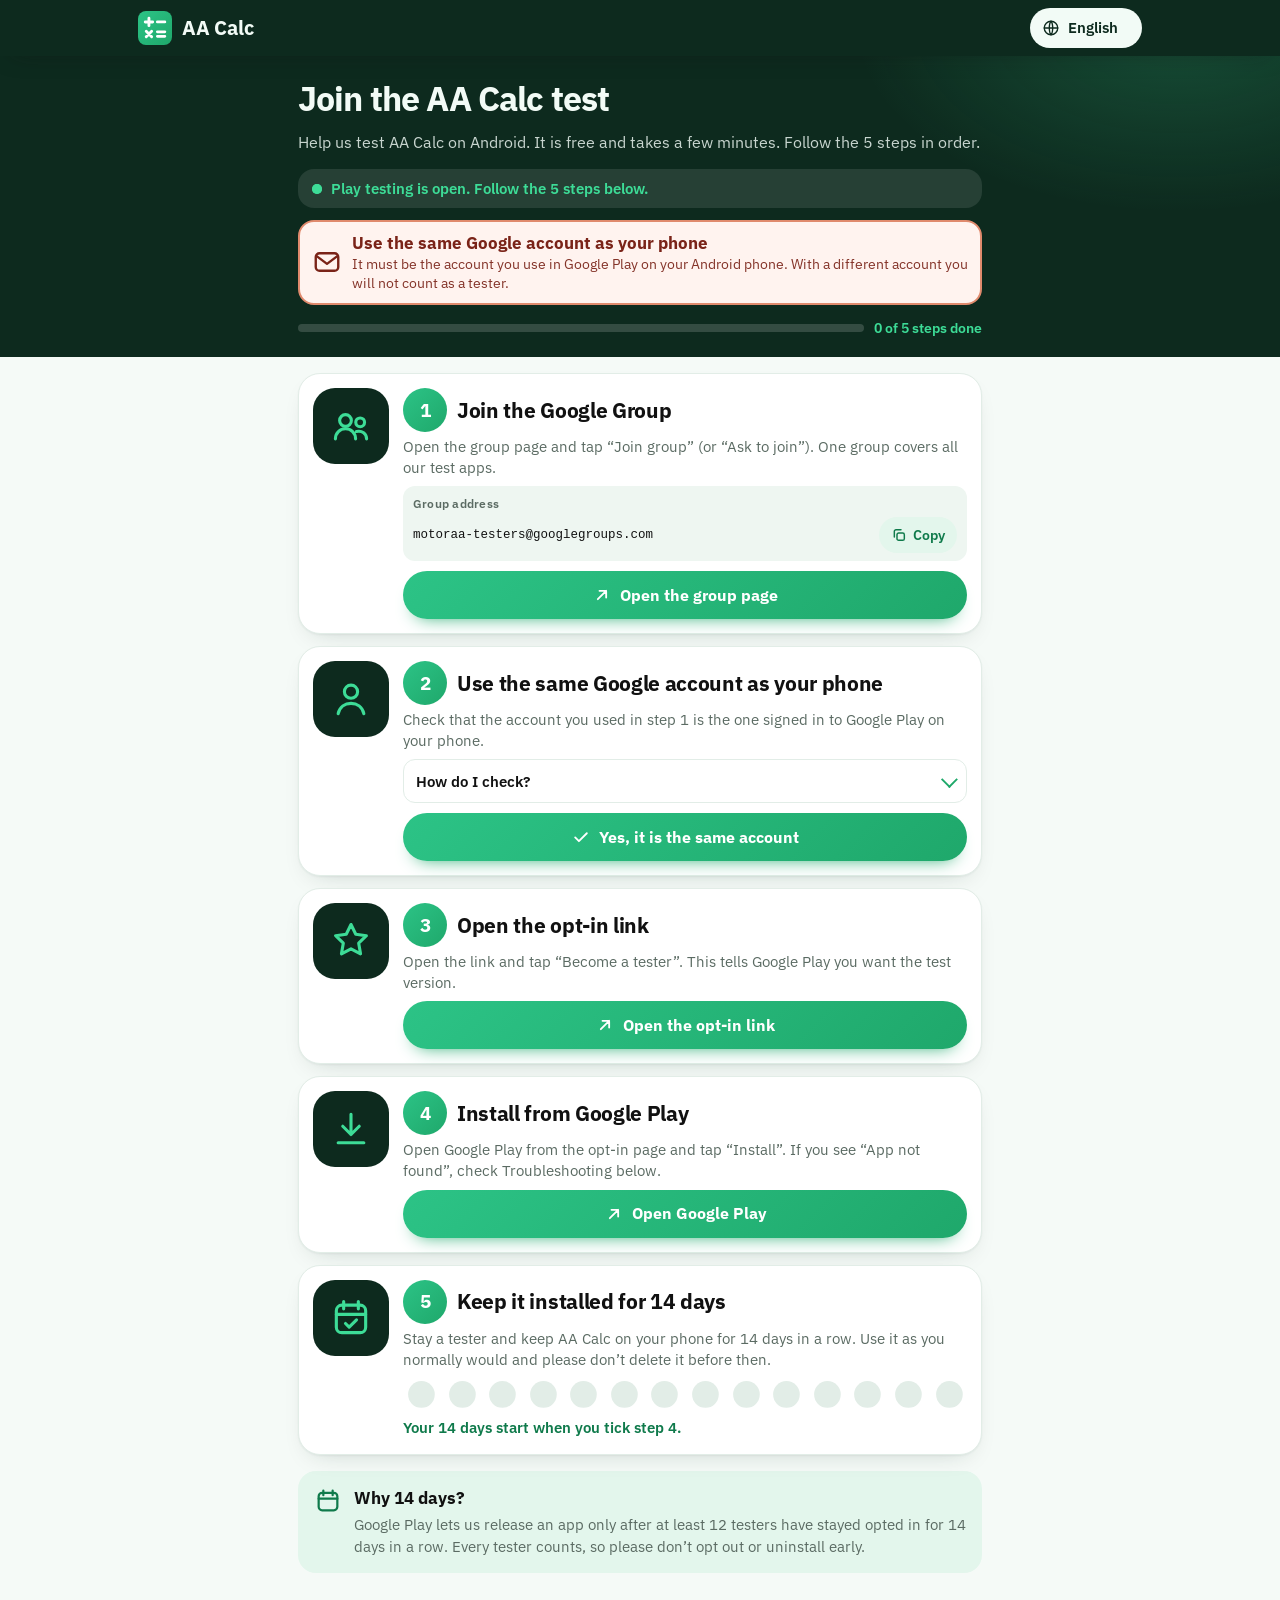
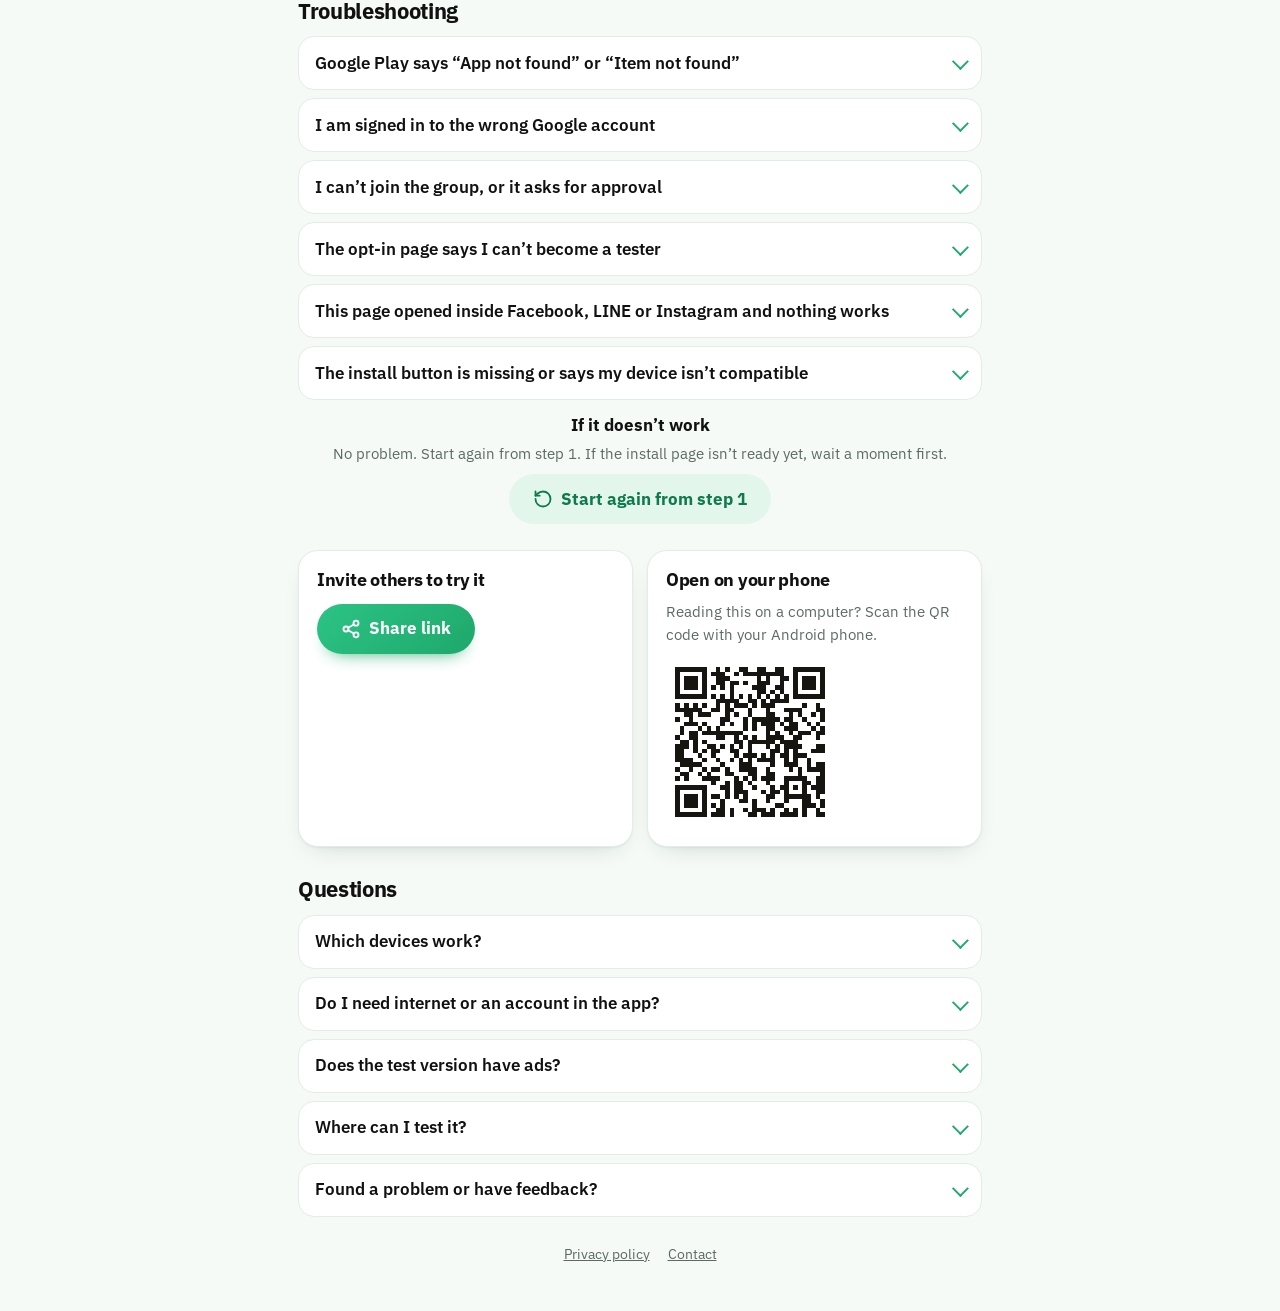
==== commit d44fdd98: "Play closed test published: optInLive=true (join steps 3-4 live), test pending state from a forced t" ====
--- a/docs/join.html
+++ b/docs/join.html
@@ -27,7 +27,7 @@
 <section class="jhero"><div class="wrap narrow" data-stagger="60">
   <h1 data-t="h1">Join the AA Calc test</h1>
   <p data-t="sub" class="sub">Help us test AA Calc on Android. It is free and takes a few minutes. Follow the 5 steps in order.</p>
-  <p class="status" id="status" role="status"><i class="dot" aria-hidden="true"></i><span data-t="stPend">Play testing opens soon. Do steps 1 and 2 now, then come back.</span></p>
+  <p class="status on" id="status" role="status"><i class="dot" aria-hidden="true"></i><span data-t="stLive">Play testing is open. Follow the 5 steps below.</span></p>
   <div class="gmail" role="note"><svg viewBox="0 0 24 24" aria-hidden="true"><rect x="3" y="5" width="18" height="14" rx="3"/><path d="M4 7.500l8 6 8-6"/></svg><div><b data-t="gm">Use the same Google account as your phone</b><span data-t="gmD">It must be the account you use in Google Play on your Android phone. With a different account you will not count as a tester.</span></div></div>
   <div class="iab" id="iab" role="alert" hidden><svg viewBox="0 0 24 24" aria-hidden="true"><circle cx="12" cy="12" r="9"/><path d="M12 7.500v5M12 16h.01"/></svg><div><b data-t="iabT">Open this page in Chrome first</b><span data-t="iabD">You are in an in-app browser (Facebook, LINE, Instagram…). Google Groups and Google Play often fail there. Tap the button, or tap the three dots and choose “Open in Chrome”.</span><div class="iabrow"><a class="btn" id="iabOpen" href="#" data-t="iabB">Open in Chrome</a><button type="button" class="btn ghost" id="iabCopy" data-t="iabC">Copy link</button></div><small id="iabNote" aria-live="polite"></small></div></div>
   <div class="prog"><div class="bar" aria-hidden="true"><i id="barFill"></i></div><p id="progTxt" aria-live="polite"></p></div>
@@ -50,20 +50,20 @@
         <details class="how2"><summary data-t="s2how">How do I check?</summary><ul><li data-t="s2c1">On your phone, open Google Play and tap your profile picture (top right). The email shown is your phone’s account.</li><li data-t="s2c2">On the group page and on the Play test page, look at the profile picture or email at the top right. It must be the same one. If not, tap it and switch account.</li><li data-t="s2c3">Using a computer? Sign in to that same Google account in your browser first.</li></ul></details><button class="btn" type="button" data-press data-ripple data-ack="2"><svg viewBox="0 0 24 24" aria-hidden="true"><path d="M5 12.500l4.500 4.500L19 7.500"/></svg><span data-t="s2b">Yes, it is the same account</span></button>
       </div>
     </li>
-    <li class="step" id="c3" data-step="3" data-locked>
+    <li class="step" id="c3" data-step="3">
       <div class="pic" aria-hidden="true"><svg viewBox="0 0 24 24" focusable="false"><path d="M12 3l2.600 5.300 5.800.8-4.200 4.100 1 5.800L12 16.300 6.800 19l1-5.800L3.600 9.100l5.800-.8z"/></svg></div>
       <div class="body">
-        <div class="head"><button class="num" type="button" data-press data-chk="3"><span>3</span><svg viewBox="0 0 24 24" aria-hidden="true"><path d="M5 12.500l4.500 4.500L19 7.500"/></svg></button><h2 data-t="s3t">Open the opt-in link</h2><em data-t="badgeSoon" class="chip">Coming soon</em></div>
+        <div class="head"><button class="num" type="button" data-press data-chk="3"><span>3</span><svg viewBox="0 0 24 24" aria-hidden="true"><path d="M5 12.500l4.500 4.500L19 7.500"/></svg></button><h2 data-t="s3t">Open the opt-in link</h2></div>
         <p data-t="s3d" class="desc">Open the link and tap “Become a tester”. This tells Google Play you want the test version.</p>
-        <a class="btn" data-press data-ripple data-go="3" data-url="https://play.google.com/apps/testing/com.motoraa.aacalc" href="#pend" aria-disabled="true"><svg viewBox="0 0 24 24" aria-hidden="true"><path d="M7 17L17 7M9 7h8v8"/></svg><span data-t="s3bSoon">Opens when testing starts</span></a>
+        <a class="btn" data-press data-ripple data-go="3" data-url="https://play.google.com/apps/testing/com.motoraa.aacalc" href="https://play.google.com/apps/testing/com.motoraa.aacalc" target="_blank" rel="noopener"><svg viewBox="0 0 24 24" aria-hidden="true"><path d="M7 17L17 7M9 7h8v8"/></svg><span data-t="s3b">Open the opt-in link</span></a>
       </div>
     </li>
-    <li class="step" id="c4" data-step="4" data-locked>
+    <li class="step" id="c4" data-step="4">
       <div class="pic" aria-hidden="true"><svg viewBox="0 0 24 24" focusable="false"><path d="M12 4v11M7.500 10.500L12 15l4.500-4.500M5 19.500h14"/></svg></div>
       <div class="body">
-        <div class="head"><button class="num" type="button" data-press data-chk="4"><span>4</span><svg viewBox="0 0 24 24" aria-hidden="true"><path d="M5 12.500l4.500 4.500L19 7.500"/></svg></button><h2 data-t="s4t">Install from Google Play</h2><em data-t="badgeSoon" class="chip">Coming soon</em></div>
+        <div class="head"><button class="num" type="button" data-press data-chk="4"><span>4</span><svg viewBox="0 0 24 24" aria-hidden="true"><path d="M5 12.500l4.500 4.500L19 7.500"/></svg></button><h2 data-t="s4t">Install from Google Play</h2></div>
         <p data-t="s4d" class="desc">Open Google Play from the opt-in page and tap “Install”. If you see “App not found”, check Troubleshooting below.</p>
-        <a class="btn" data-press data-ripple data-go="4" data-url="https://play.google.com/store/apps/details?id=com.motoraa.aacalc" href="#pend" aria-disabled="true"><svg viewBox="0 0 24 24" aria-hidden="true"><path d="M7 17L17 7M9 7h8v8"/></svg><span data-t="s4bSoon">Opens when testing starts</span></a>
+        <a class="btn" data-press data-ripple data-go="4" data-url="https://play.google.com/store/apps/details?id=com.motoraa.aacalc" href="https://play.google.com/store/apps/details?id=com.motoraa.aacalc" target="_blank" rel="noopener"><svg viewBox="0 0 24 24" aria-hidden="true"><path d="M7 17L17 7M9 7h8v8"/></svg><span data-t="s4b">Open Google Play</span></a>
       </div>
     </li>
     <li class="step noact" id="c5" data-step="5">
@@ -75,7 +75,7 @@
       </div>
     </li>
   </ol>
-  <p class="pend" id="pend" role="note" data-t="pend">Steps 3 and 4 open when Play testing starts. You can do steps 1 and 2 now, then come back to this page.</p>
+  <p class="pend" id="pend" role="note" hidden data-t="pend">Steps 3 and 4 open when Play testing starts. You can do steps 1 and 2 now, then come back to this page.</p>
   <div class="all" id="all" hidden role="status"><svg viewBox="0 0 24 24" aria-hidden="true"><path d="M5 12.500l4.500 4.500L19 7.500"/></svg><div><b data-t="allT">All done. Thank you!</b><p data-t="allD">Open AA Calc on your phone and try it. Feedback is welcome.</p></div></div>
   <div class="why" data-reveal><svg viewBox="0 0 24 24" aria-hidden="true"><rect x="4" y="5" width="16" height="15" rx="3"/><path d="M8 3v4M16 3v4M4 10h16"/></svg><div><b data-t="whyH">Why 14 days?</b><p data-t="whyD">Google Play lets us release an app only after at least 12 testers have stayed opted in for 14 days in a row. Every tester counts, so please don’t opt out or uninstall early.</p></div></div>
   <div class="faq trouble"><h2 data-t="tH">Troubleshooting</h2><div class="faqs"><details id="t1"><summary data-t="tq1">Google Play says “App not found” or “Item not found”</summary><p data-t="ta1">This almost always means Play does not know you are a tester yet. Check that you joined the group (step 1), tapped “Become a tester” (step 3) and that Play on your phone uses the same Google account. After that it can take a few minutes, sometimes a few hours, before the install page works. Close Google Play, wait a little and open the install link again.</p></details><details id="t2"><summary data-t="tq2">I am signed in to the wrong Google account</summary><p data-t="ta2">On your phone, open Google Play, tap your profile picture and pick the account you used for the group. In your browser, tap the profile picture at the top right and switch to that account. If you already used the wrong one, repeat steps 1 and 3 with the right account.</p></details><details id="t3"><summary data-t="tq3">I can’t join the group, or it asks for approval</summary><p data-t="ta3">Tap “Ask to join” and wait for approval. If nothing happens after a day, email motoraathailand@gmail.com with your Gmail address. Make sure you are signed in to Google, and open this page in Chrome: Google Groups often fails inside other apps.</p></details><details id="t4"><summary data-t="tq4">The opt-in page says I can’t become a tester</summary><p data-t="ta4">Testing may not be open yet (see the status at the top of this page), or the account is not in the group yet. Finish step 1 with the same account, wait a few minutes and reload the page.</p></details><details id="t5"><summary data-t="tq5">This page opened inside Facebook, LINE or Instagram and nothing works</summary><p data-t="ta5">Tap the three dots and choose “Open in Chrome”, or use the “Open in Chrome” button at the top of this page.</p></details><details id="t6"><summary data-t="tq6">The install button is missing or says my device isn’t compatible</summary><p data-t="ta6">AA Calc needs an Android phone or tablet with Android 7 or newer and Google Play. It can’t be installed on iPhone. Work or school accounts can block it, so use a personal Gmail account.</p></details></div></div>
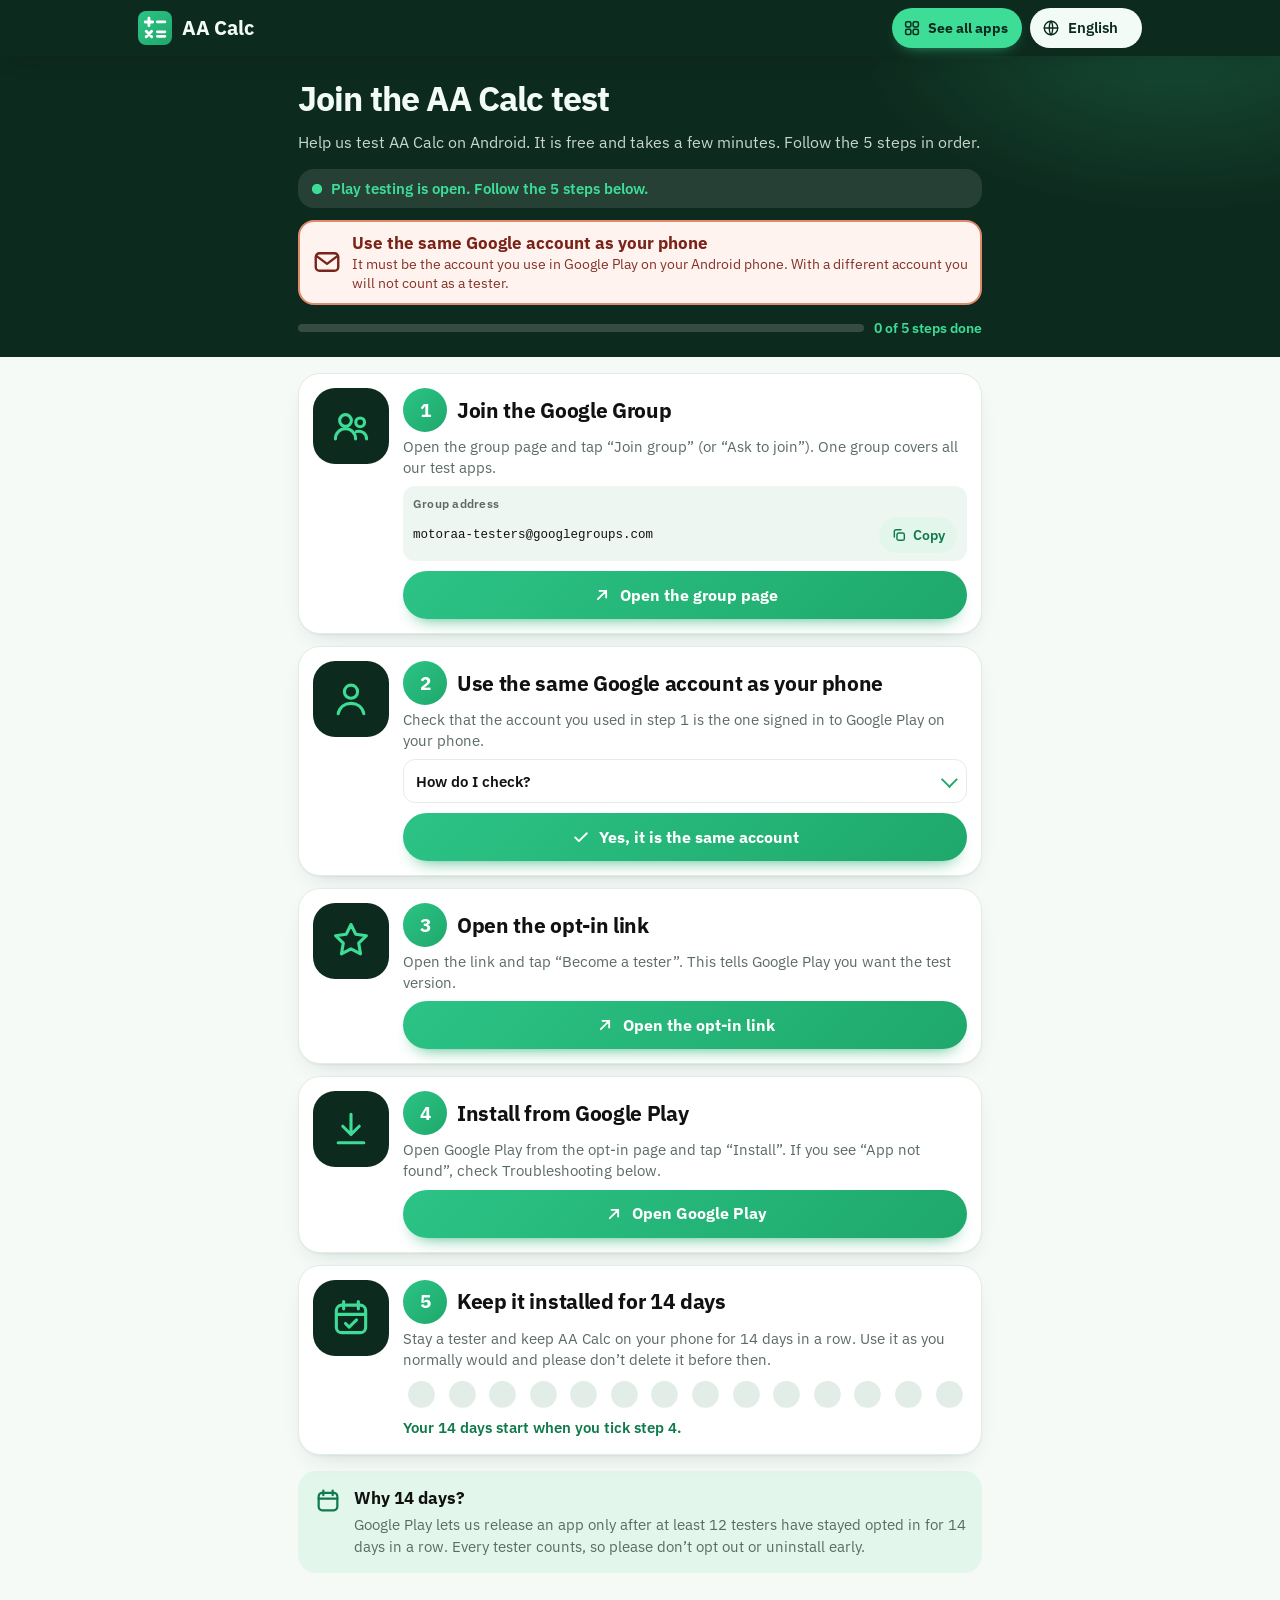
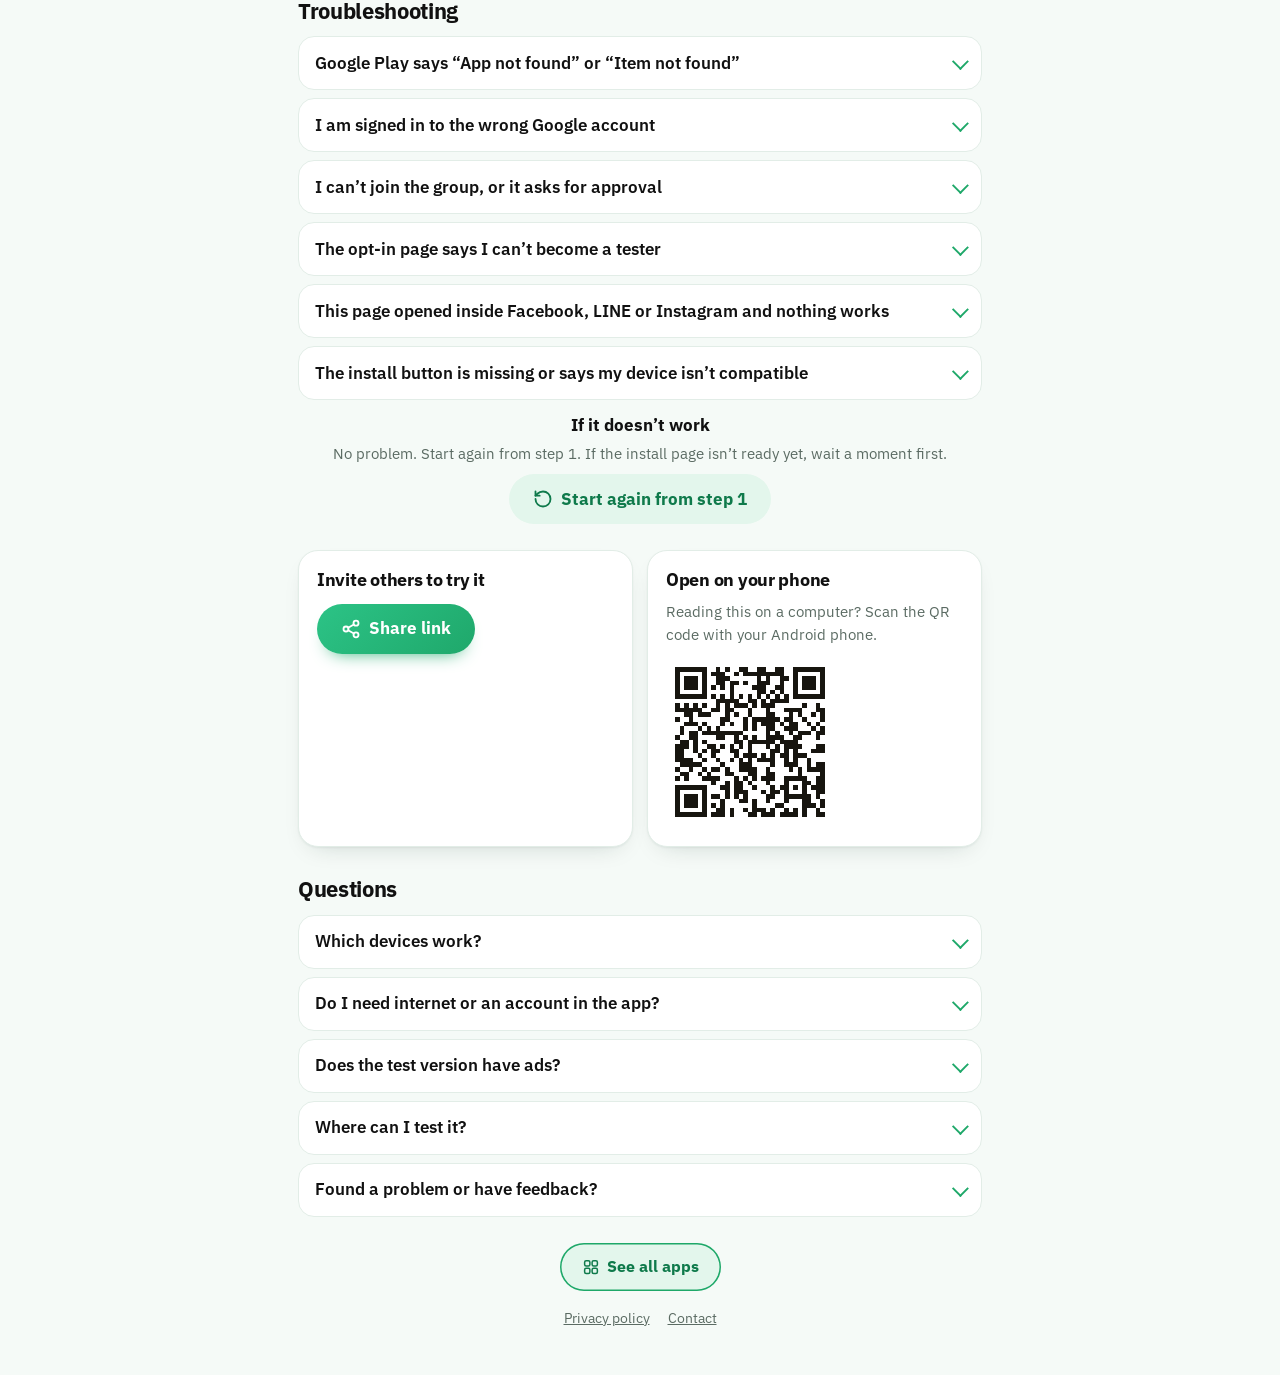
==== commit a26695fa: "Add 'See all apps' button (header + footer, 5 languages) to intro, join, privacy -> https://motoraat" ====
--- a/docs/join.html
+++ b/docs/join.html
@@ -22,7 +22,7 @@
 <link rel="stylesheet" href="assets/site.css">
 </head>
 <body data-page="join" data-lang-root>
-<header class="hd"><div class="hd-in"><a class="logo" href="index.html" data-int aria-label="AA Calc"><svg viewBox="0 0 64 64" aria-hidden="true"><defs><linearGradient id="lg" x1="0" y1="0" x2="1" y2="1"><stop offset="0" stop-color="#2cc386"/><stop offset="1" stop-color="#1fa86b"/></linearGradient></defs><rect width="64" height="64" rx="15" fill="url(#lg)"/><g stroke="#fff" stroke-width="5.400" stroke-linecap="round" fill="none"><path d="M20.600 13.600v14M13.600 20.600h14M36.500 20.500h14M15.500 38.300l10.200 10.200M25.700 38.300L15.500 48.500M36.500 39.200h14M36.500 47.700h14"/></g></svg><span>AA Calc</span></a><label class="lang"><svg viewBox="0 0 24 24" width="18" height="18" fill="none" stroke="currentColor" stroke-width="1.8" stroke-linecap="round" aria-hidden="true"><circle cx="12" cy="12" r="9"/><path d="M3 12h18M12 3c3 3.200 3 14.800 0 18M12 3c-3 3.200-3 14.800 0 18"/></svg><select id="lang" data-aria="langLabel" aria-label="Language"><option value="th">ไทย</option><option value="en" selected>English</option><option value="ko">한국어</option><option value="zh">简体中文</option><option value="hi">हिन्दी</option></select></label></div></header>
+<header class="hd"><div class="hd-in"><a class="logo" href="index.html" data-int aria-label="AA Calc"><svg viewBox="0 0 64 64" aria-hidden="true"><defs><linearGradient id="lg" x1="0" y1="0" x2="1" y2="1"><stop offset="0" stop-color="#2cc386"/><stop offset="1" stop-color="#1fa86b"/></linearGradient></defs><rect width="64" height="64" rx="15" fill="url(#lg)"/><g stroke="#fff" stroke-width="5.400" stroke-linecap="round" fill="none"><path d="M20.600 13.600v14M13.600 20.600h14M36.500 20.500h14M15.500 38.300l10.200 10.200M25.700 38.300L15.500 48.500M36.500 39.200h14M36.500 47.700h14"/></g></svg><span>AA Calc</span></a><div class="hd-r"><a class="apps apps-hd" data-press data-apps href="https://motoraathailand.github.io/"><svg viewBox="0 0 24 24" aria-hidden="true"><rect x="3.5" y="3.5" width="7" height="7" rx="2"/><rect x="13.5" y="3.5" width="7" height="7" rx="2"/><rect x="3.5" y="13.5" width="7" height="7" rx="2"/><rect x="13.5" y="13.5" width="7" height="7" rx="2"/></svg><span data-t="allApps">See all apps</span></a><label class="lang"><svg viewBox="0 0 24 24" width="18" height="18" fill="none" stroke="currentColor" stroke-width="1.8" stroke-linecap="round" aria-hidden="true"><circle cx="12" cy="12" r="9"/><path d="M3 12h18M12 3c3 3.200 3 14.800 0 18M12 3c-3 3.200-3 14.800 0 18"/></svg><select id="lang" data-aria="langLabel" aria-label="Language"><option value="th">ไทย</option><option value="en" selected>English</option><option value="ko">한국어</option><option value="zh">简体中文</option><option value="hi">हिन्दी</option></select></label></div></div></header>
 <main id="main">
 <section class="jhero"><div class="wrap narrow" data-stagger="60">
   <h1 data-t="h1">Join the AA Calc test</h1>
@@ -87,7 +87,7 @@
   <div class="faq"><h2 data-t="faqH">Questions</h2><div class="faqs"><details><summary data-t="q1">Which devices work?</summary><p data-t="a1">Android phones and tablets with Android 7 or newer and Google Play.</p></details><details><summary data-t="q2">Do I need internet or an account in the app?</summary><p data-t="a2">No account and no login. Everything works offline. Exchange rates refresh when you are online (the app ships with a rates snapshot).</p></details><details><summary data-t="q3">Does the test version have ads?</summary><p data-t="a3">No. The closed-test version has no ads at all.</p></details><details><summary data-t="q4">Where can I test it?</summary><p data-t="a4">In every country. The test is open to anyone with a Google account and Google Play.</p></details><details><summary data-t="q5">Found a problem or have feedback?</summary><p data-t="a5">Email motoraathailand@gmail.com, or use “Send feedback” in the app.</p></details></div></div>
 </section>
 </main>
-<footer class="ft"><div class="wrap"><div class="links"><a href="privacy.html" data-int data-t="privacy">Privacy policy</a><a href="mailto:motoraathailand@gmail.com" data-t="contact">Contact</a></div></div></footer>
+<footer class="ft"><div class="wrap"><a class="apps apps-ft" data-press data-apps href="https://motoraathailand.github.io/"><svg viewBox="0 0 24 24" aria-hidden="true"><rect x="3.5" y="3.5" width="7" height="7" rx="2"/><rect x="13.5" y="3.5" width="7" height="7" rx="2"/><rect x="3.5" y="13.5" width="7" height="7" rx="2"/><rect x="13.5" y="13.5" width="7" height="7" rx="2"/></svg><span data-t="allApps">See all apps</span></a><div class="links"><a href="privacy.html" data-int data-t="privacy">Privacy policy</a><a href="mailto:motoraathailand@gmail.com" data-t="contact">Contact</a></div></div></footer>
 <script src="assets/strings.js"></script>
 <script src="assets/motion.js"></script>
 <script src="assets/site.js"></script>
--- a/docs/assets/site.css
+++ b/docs/assets/site.css
@@ -275,3 +275,16 @@
 .iabrow .btn{min-height:44px;padding:8px 14px;font-size:15px}
 .iab small{display:block;min-height:1em;margin-top:4px;font-size:13px}
 .iab .btn.ghost{color:#4a3700}
+
+/* "See all apps" button (AA common rule 2026-11-02): header pill + footer button to the app collection */
+.hd-r{display:flex;align-items:center;gap:8px;min-width:0}
+.apps{display:inline-flex;align-items:center;gap:7px;text-decoration:none;font-weight:700;border-radius:999px;white-space:nowrap;transition:transform var(--m-fast) var(--m-spring),background-color var(--m-fast) var(--m-ease),box-shadow var(--m-fast) var(--m-ease)}
+.apps svg{width:18px;height:18px;flex:none;fill:none;stroke:currentColor;stroke-width:2;stroke-linecap:round;stroke-linejoin:round}
+.apps:active{transform:scale(.96);transition-duration:120ms}
+.apps-hd{height:40px;padding:0 14px 0 11px;font-size:14px;color:var(--charcoal);background:var(--gold-on-dark);box-shadow:0 6px 16px -10px var(--gold-on-dark)}
+.apps-hd:hover{transform:translateY(-1px)}
+.apps-ft{min-height:48px;padding:10px 22px;margin:0 auto 16px;font-size:16px;color:var(--brand-ink);background:var(--brand-soft);box-shadow:inset 0 0 0 1.5px var(--brand)}
+.apps-ft:hover{transform:translateY(-2px)}
+.ft .apps-ft{color:var(--brand-ink)}
+@media (max-width:480px){.hd-in{padding:0 12px;gap:6px}.logo span{display:none}.apps-hd{padding:0 11px 0 9px;font-size:13px;gap:5px}.lang{padding:0 2px 0 9px}.lang select{max-width:92px;font-size:14px}.back{font-size:14px}}
+@media (max-width:340px){.apps-hd span{position:absolute;width:1px;height:1px;overflow:hidden;clip:rect(0 0 0 0)}}
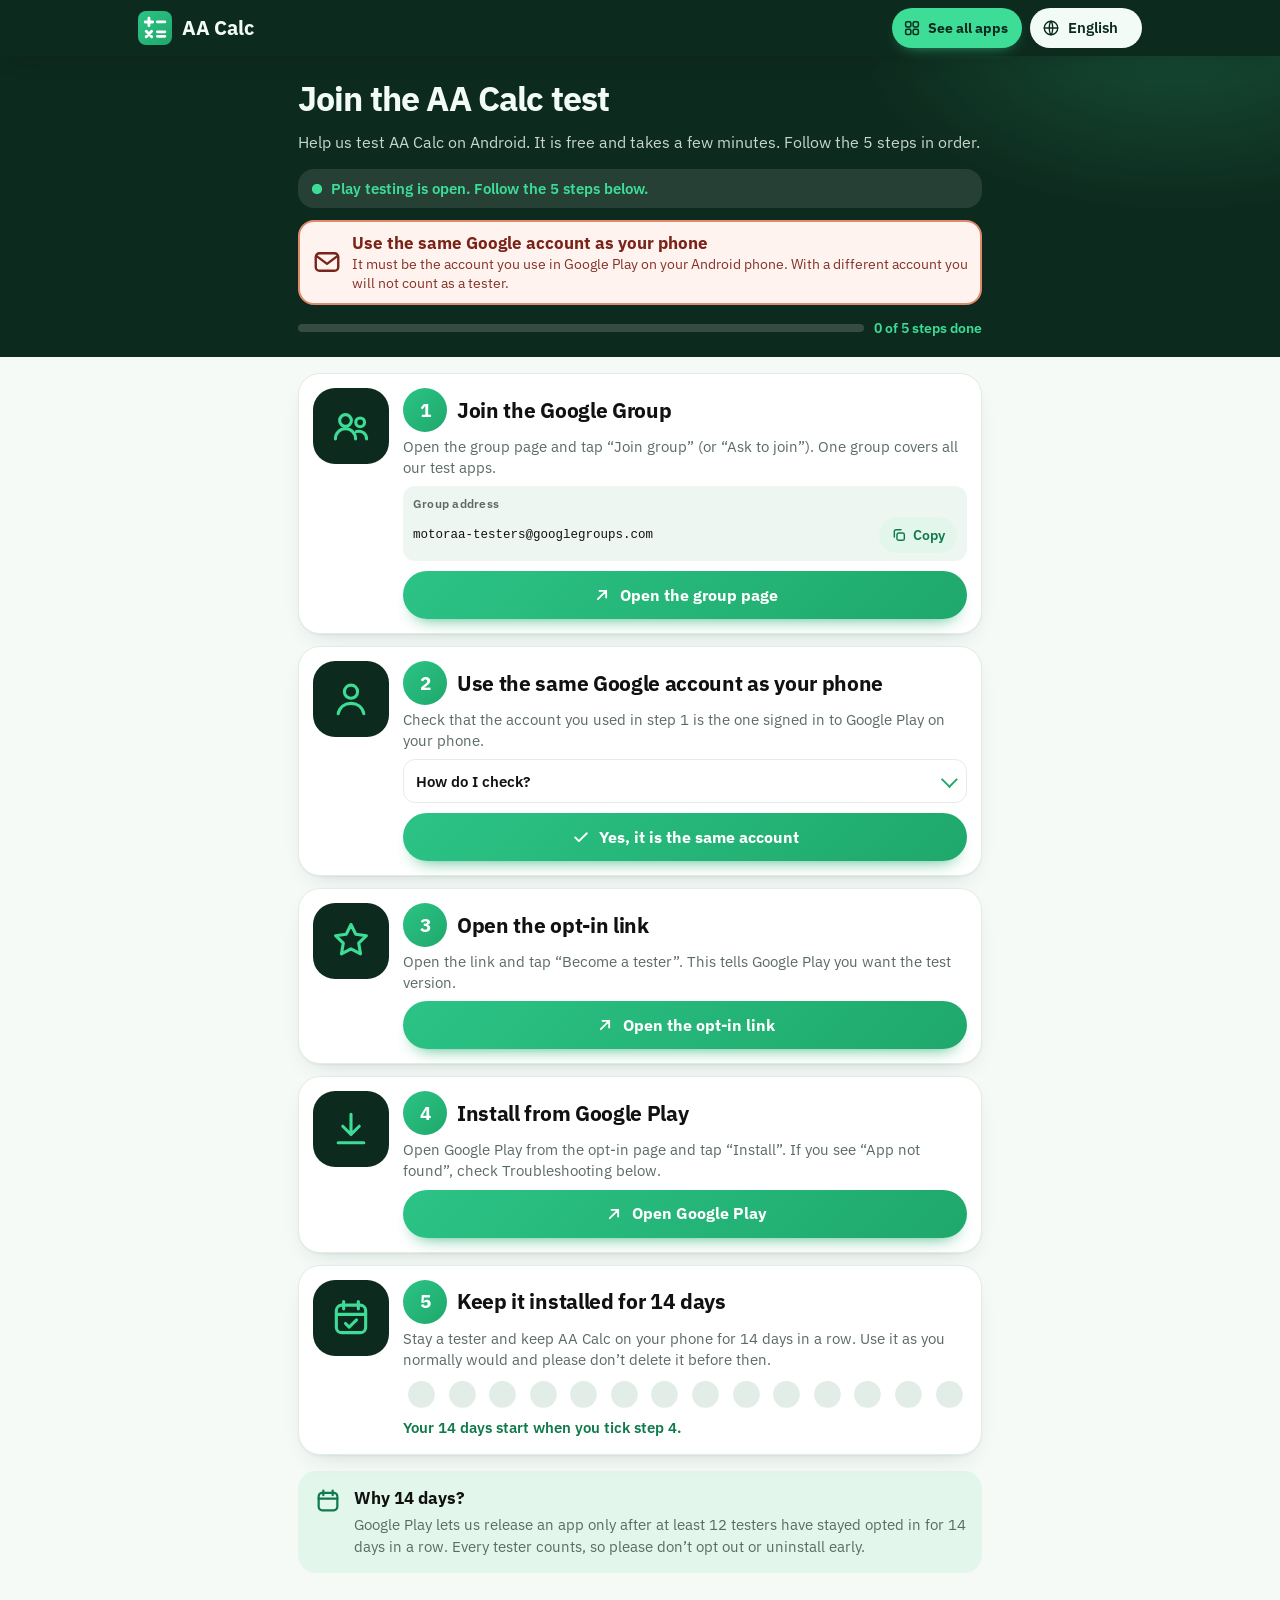
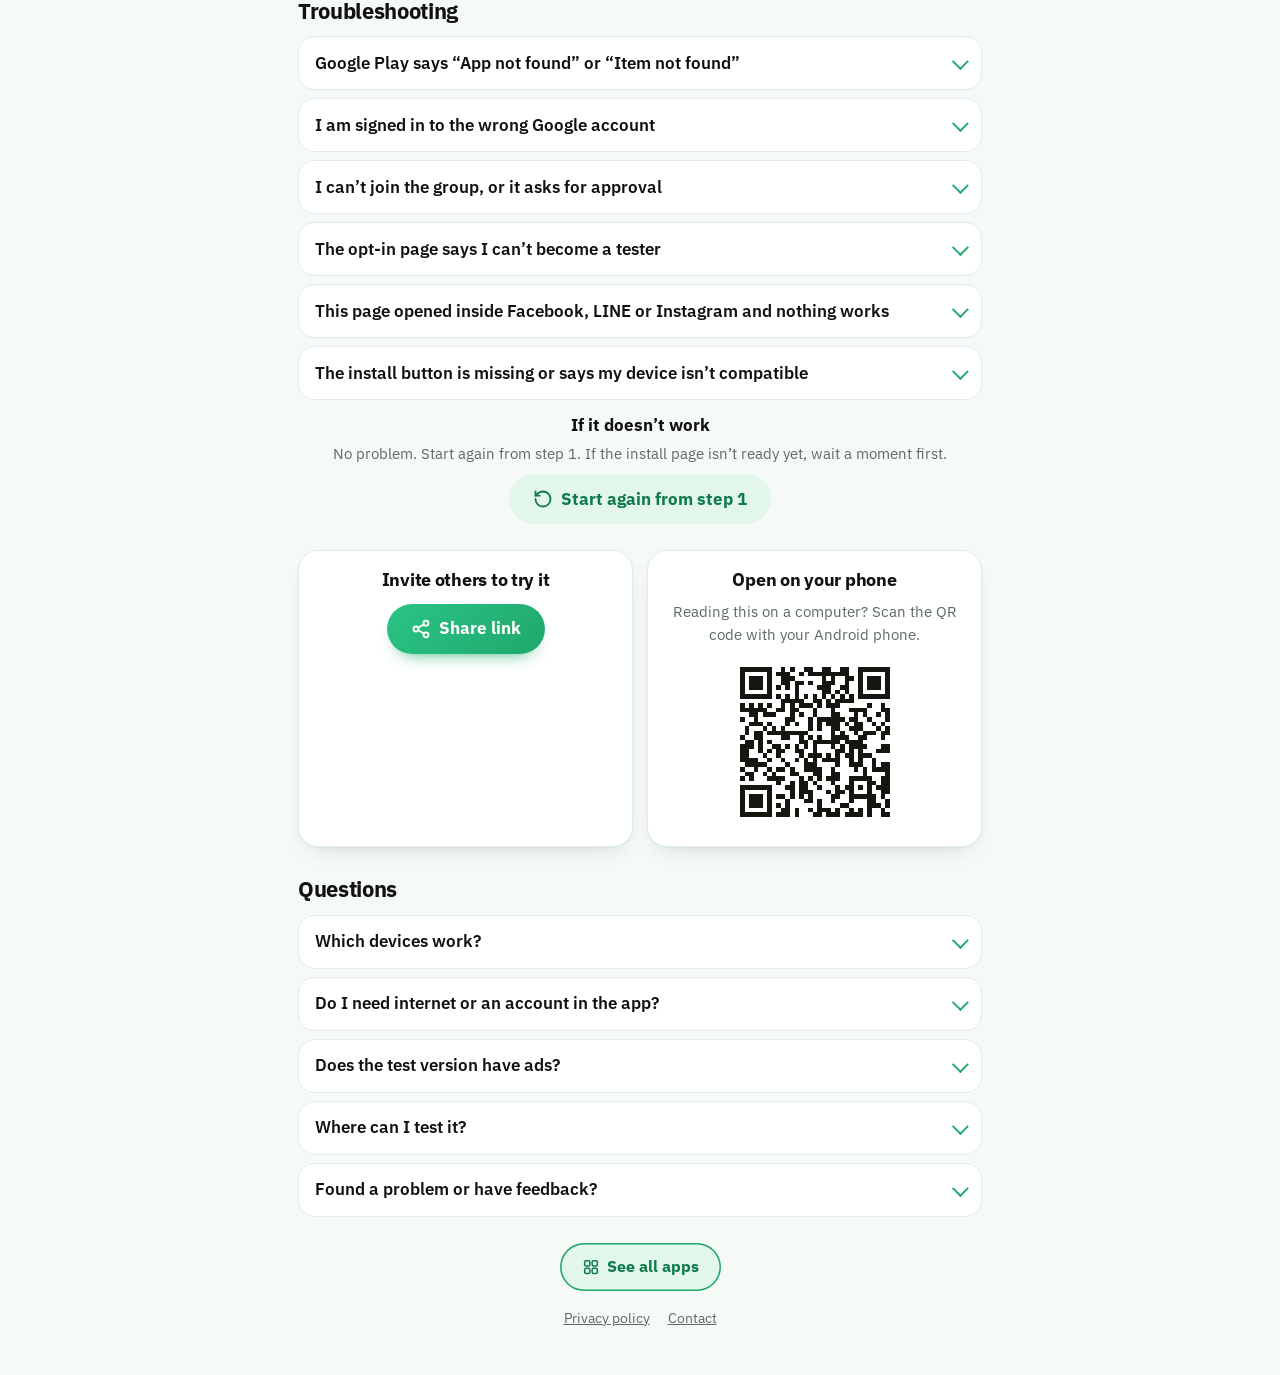
==== commit 3f2e084c: "Join page: center-align invite/share and QR (open on device) cards (AA common rule 2026-11-02); test" ====
--- a/docs/join.html
+++ b/docs/join.html
@@ -81,8 +81,8 @@
   <div class="faq trouble"><h2 data-t="tH">Troubleshooting</h2><div class="faqs"><details id="t1"><summary data-t="tq1">Google Play says “App not found” or “Item not found”</summary><p data-t="ta1">This almost always means Play does not know you are a tester yet. Check that you joined the group (step 1), tapped “Become a tester” (step 3) and that Play on your phone uses the same Google account. After that it can take a few minutes, sometimes a few hours, before the install page works. Close Google Play, wait a little and open the install link again.</p></details><details id="t2"><summary data-t="tq2">I am signed in to the wrong Google account</summary><p data-t="ta2">On your phone, open Google Play, tap your profile picture and pick the account you used for the group. In your browser, tap the profile picture at the top right and switch to that account. If you already used the wrong one, repeat steps 1 and 3 with the right account.</p></details><details id="t3"><summary data-t="tq3">I can’t join the group, or it asks for approval</summary><p data-t="ta3">Tap “Ask to join” and wait for approval. If nothing happens after a day, email motoraathailand@gmail.com with your Gmail address. Make sure you are signed in to Google, and open this page in Chrome: Google Groups often fails inside other apps.</p></details><details id="t4"><summary data-t="tq4">The opt-in page says I can’t become a tester</summary><p data-t="ta4">Testing may not be open yet (see the status at the top of this page), or the account is not in the group yet. Finish step 1 with the same account, wait a few minutes and reload the page.</p></details><details id="t5"><summary data-t="tq5">This page opened inside Facebook, LINE or Instagram and nothing works</summary><p data-t="ta5">Tap the three dots and choose “Open in Chrome”, or use the “Open in Chrome” button at the top of this page.</p></details><details id="t6"><summary data-t="tq6">The install button is missing or says my device isn’t compatible</summary><p data-t="ta6">AA Calc needs an Android phone or tablet with Android 7 or newer and Google Play. It can’t be installed on iPhone. Work or school accounts can block it, so use a personal Gmail account.</p></details></div></div>
   <div class="retry"><b data-t="retryH">If it doesn’t work</b><p class="desc" data-t="retryD">No problem. Start again from step 1. If the install page isn’t ready yet, wait a moment first.</p><button class="btn soft" id="reset" type="button" data-press><svg viewBox="0 0 24 24" aria-hidden="true"><path d="M3 12a9 9 0 1 0 9-9 9.75 9.75 0 0 0-6.74 2.74L3 8"/><path d="M3 3v5h5"/></svg><span data-t="retryB">Start again from step 1</span></button></div>
   <div class="two">
-    <div class="panel"><h2 data-t="shareH">Invite others to try it</h2><div class="row"><button class="btn" id="share" type="button" data-press data-ripple><svg viewBox="0 0 24 24" aria-hidden="true"><circle cx="18" cy="5" r="3"/><circle cx="6" cy="12" r="3"/><circle cx="18" cy="19" r="3"/><line x1="8.59" x2="15.42" y1="13.51" y2="17.49"/><line x1="15.41" x2="8.59" y1="6.51" y2="10.49"/></svg><span data-t="share">Share link</span></button></div><p class="note" id="shareNote" aria-live="polite"></p></div>
-    <div class="panel qr"><h2 data-t="qrH">Open on your phone</h2><p class="note" data-t="qrD">Reading this on a computer? Scan the QR code with your Android phone.</p><img src="assets/join-qr.svg" width="168" height="168" loading="lazy" alt="QR code for this page" data-alt="qrAlt"></div>
+    <div class="panel center-card" id="shareCard"><h2 data-t="shareH">Invite others to try it</h2><div class="row"><button class="btn" id="share" type="button" data-press data-ripple><svg viewBox="0 0 24 24" aria-hidden="true"><circle cx="18" cy="5" r="3"/><circle cx="6" cy="12" r="3"/><circle cx="18" cy="19" r="3"/><line x1="8.59" x2="15.42" y1="13.51" y2="17.49"/><line x1="15.41" x2="8.59" y1="6.51" y2="10.49"/></svg><span data-t="share">Share link</span></button></div><p class="note" id="shareNote" aria-live="polite"></p></div>
+    <div class="panel qr center-card" id="qrCard"><h2 data-t="qrH">Open on your phone</h2><p class="note" data-t="qrD">Reading this on a computer? Scan the QR code with your Android phone.</p><img src="assets/join-qr.svg" width="168" height="168" loading="lazy" alt="QR code for this page" data-alt="qrAlt"></div>
   </div>
   <div class="faq"><h2 data-t="faqH">Questions</h2><div class="faqs"><details><summary data-t="q1">Which devices work?</summary><p data-t="a1">Android phones and tablets with Android 7 or newer and Google Play.</p></details><details><summary data-t="q2">Do I need internet or an account in the app?</summary><p data-t="a2">No account and no login. Everything works offline. Exchange rates refresh when you are online (the app ships with a rates snapshot).</p></details><details><summary data-t="q3">Does the test version have ads?</summary><p data-t="a3">No. The closed-test version has no ads at all.</p></details><details><summary data-t="q4">Where can I test it?</summary><p data-t="a4">In every country. The test is open to anyone with a Google account and Google Play.</p></details><details><summary data-t="q5">Found a problem or have feedback?</summary><p data-t="a5">Email motoraathailand@gmail.com, or use “Send feedback” in the app.</p></details></div></div>
 </section>
--- a/docs/assets/site.css
+++ b/docs/assets/site.css
@@ -160,8 +160,13 @@
 .panel{padding:18px;border-radius:20px;border:1.5px solid var(--line);background:var(--surface);box-shadow:var(--shadow)}
 .panel h2{font-size:18px}
 .panel .row{margin-top:12px}
+/* AA common rule 2026-11-02: invite/share + open-on-device (QR) cards are fully center-aligned */
+.center-card{text-align:center;display:flex;flex-direction:column;align-items:center}
+.center-card>*{max-width:100%}
+.center-card .row{display:flex;flex-wrap:wrap;justify-content:center;gap:8px;width:100%}
+.center-card img{display:block}
 .note{color:var(--muted);font-size:14.5px;margin-top:8px;min-height:1.2em}
-.qr img{width:168px;height:168px;margin:12px 0 2px;border-radius:12px;background:#fff}
+.qr img{width:168px;height:168px;margin:12px auto 2px;border-radius:12px;background:#fff}
 .faq{margin-top:28px}.faq h2{font-size:22px;margin-bottom:12px}
 .faqs{display:grid;gap:8px}
 details{border:1.5px solid var(--line);border-radius:16px;background:var(--surface);overflow:hidden}
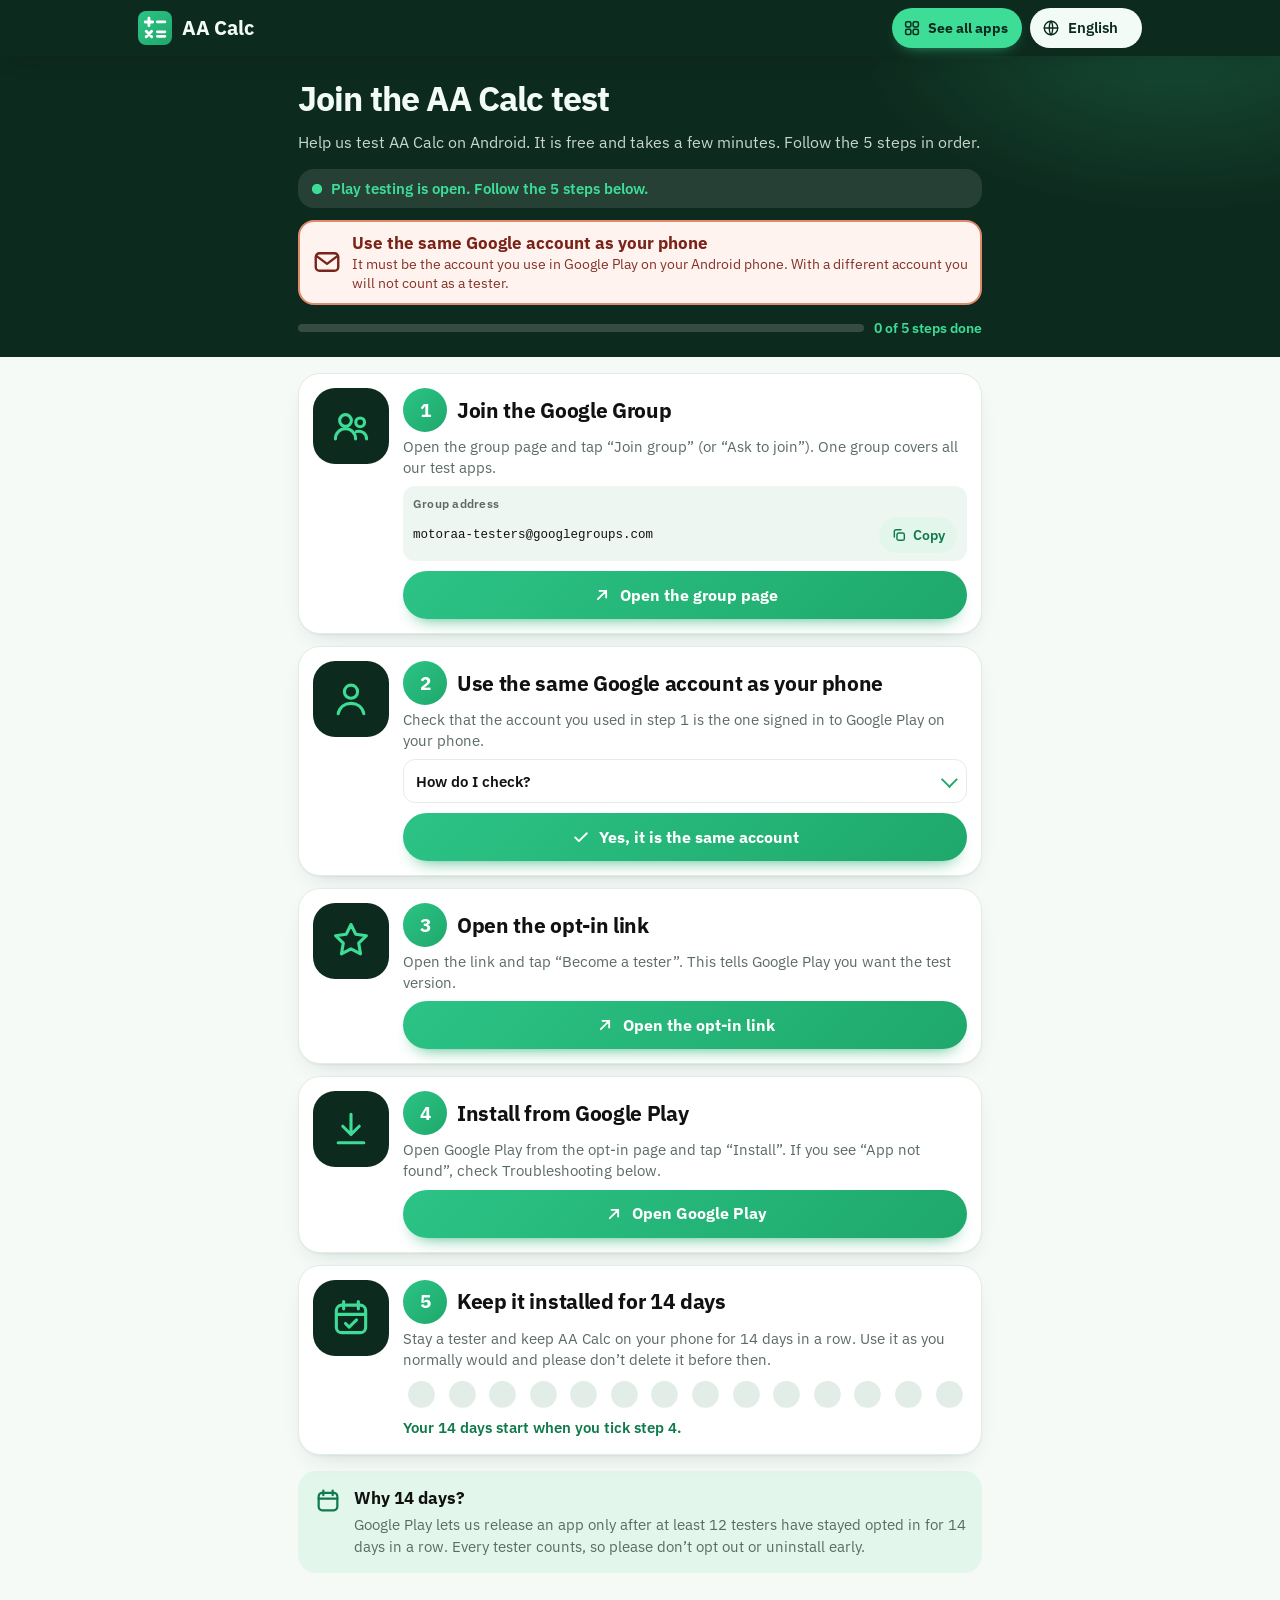
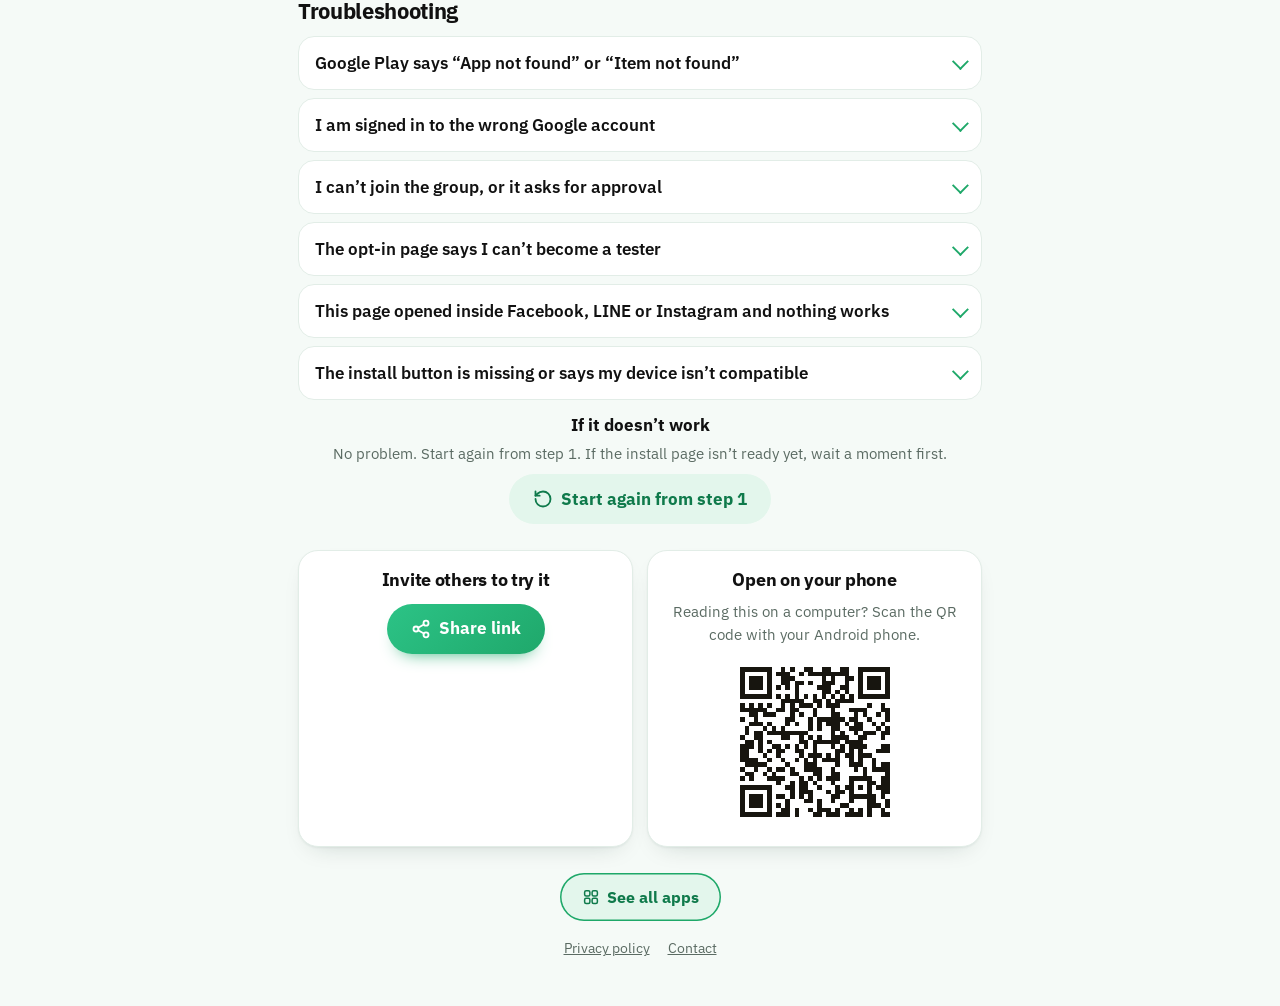
==== commit 328a92ab: "Join page: remove the FAQ (Questions) section in every language, its strings and tests now assert it" ====
--- a/docs/join.html
+++ b/docs/join.html
@@ -84,7 +84,6 @@
     <div class="panel center-card" id="shareCard"><h2 data-t="shareH">Invite others to try it</h2><div class="row"><button class="btn" id="share" type="button" data-press data-ripple><svg viewBox="0 0 24 24" aria-hidden="true"><circle cx="18" cy="5" r="3"/><circle cx="6" cy="12" r="3"/><circle cx="18" cy="19" r="3"/><line x1="8.59" x2="15.42" y1="13.51" y2="17.49"/><line x1="15.41" x2="8.59" y1="6.51" y2="10.49"/></svg><span data-t="share">Share link</span></button></div><p class="note" id="shareNote" aria-live="polite"></p></div>
     <div class="panel qr center-card" id="qrCard"><h2 data-t="qrH">Open on your phone</h2><p class="note" data-t="qrD">Reading this on a computer? Scan the QR code with your Android phone.</p><img src="assets/join-qr.svg" width="168" height="168" loading="lazy" alt="QR code for this page" data-alt="qrAlt"></div>
   </div>
-  <div class="faq"><h2 data-t="faqH">Questions</h2><div class="faqs"><details><summary data-t="q1">Which devices work?</summary><p data-t="a1">Android phones and tablets with Android 7 or newer and Google Play.</p></details><details><summary data-t="q2">Do I need internet or an account in the app?</summary><p data-t="a2">No account and no login. Everything works offline. Exchange rates refresh when you are online (the app ships with a rates snapshot).</p></details><details><summary data-t="q3">Does the test version have ads?</summary><p data-t="a3">No. The closed-test version has no ads at all.</p></details><details><summary data-t="q4">Where can I test it?</summary><p data-t="a4">In every country. The test is open to anyone with a Google account and Google Play.</p></details><details><summary data-t="q5">Found a problem or have feedback?</summary><p data-t="a5">Email motoraathailand@gmail.com, or use “Send feedback” in the app.</p></details></div></div>
 </section>
 </main>
 <footer class="ft"><div class="wrap"><a class="apps apps-ft" data-press data-apps href="https://motoraathailand.github.io/"><svg viewBox="0 0 24 24" aria-hidden="true"><rect x="3.5" y="3.5" width="7" height="7" rx="2"/><rect x="13.5" y="3.5" width="7" height="7" rx="2"/><rect x="3.5" y="13.5" width="7" height="7" rx="2"/><rect x="13.5" y="13.5" width="7" height="7" rx="2"/></svg><span data-t="allApps">See all apps</span></a><div class="links"><a href="privacy.html" data-int data-t="privacy">Privacy policy</a><a href="mailto:motoraathailand@gmail.com" data-t="contact">Contact</a></div></div></footer>
